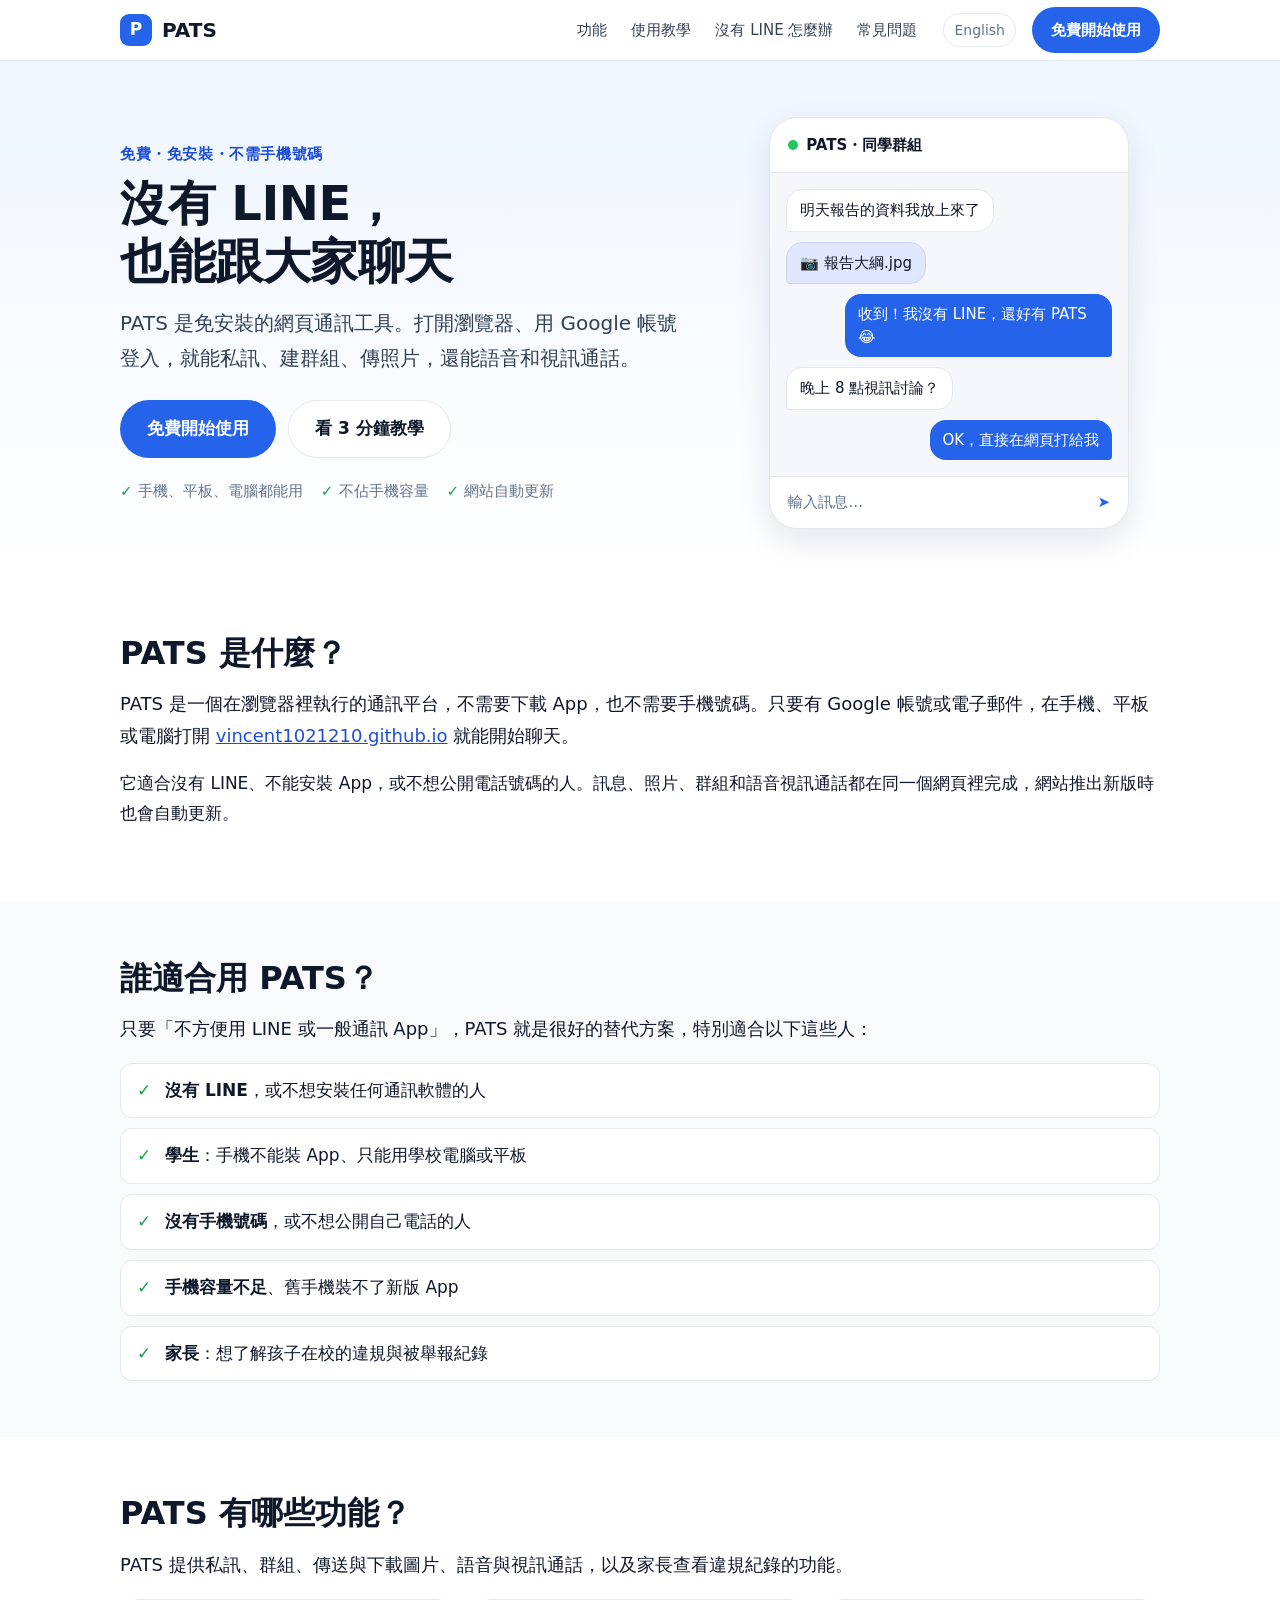
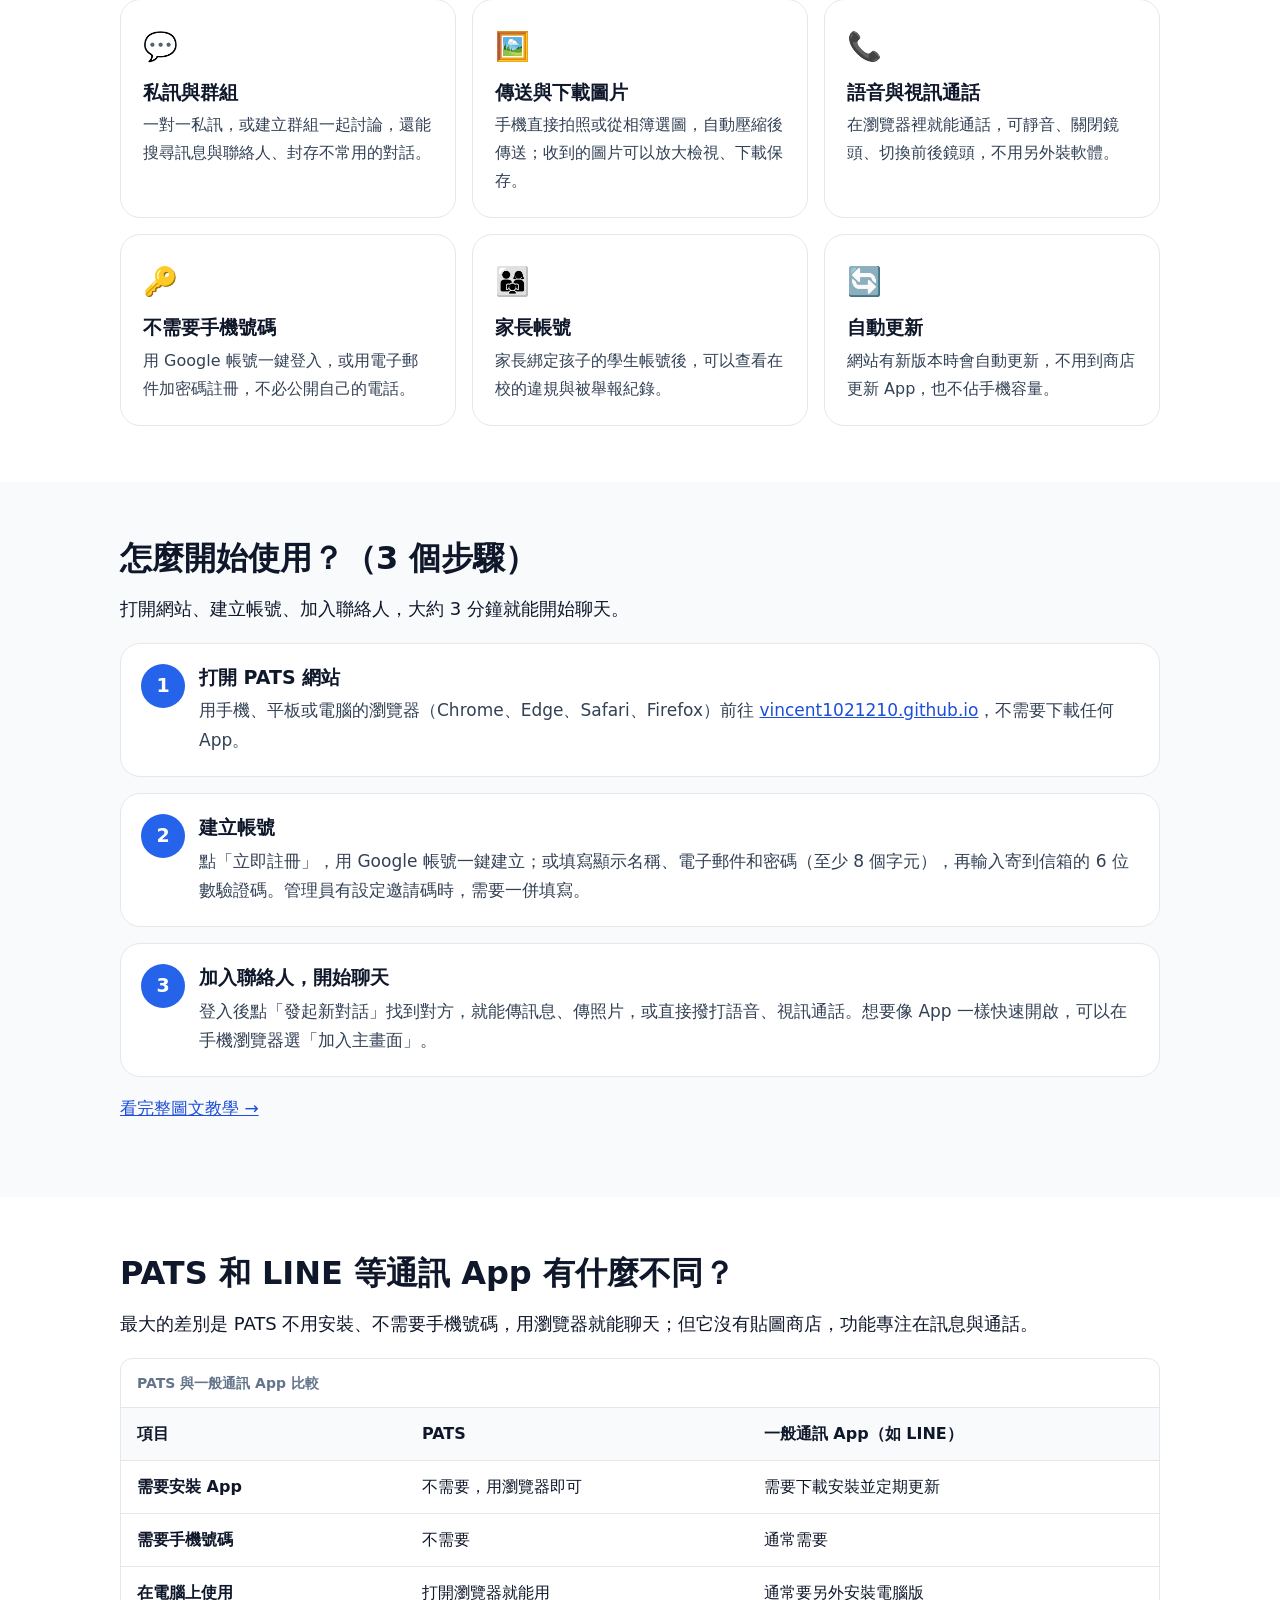
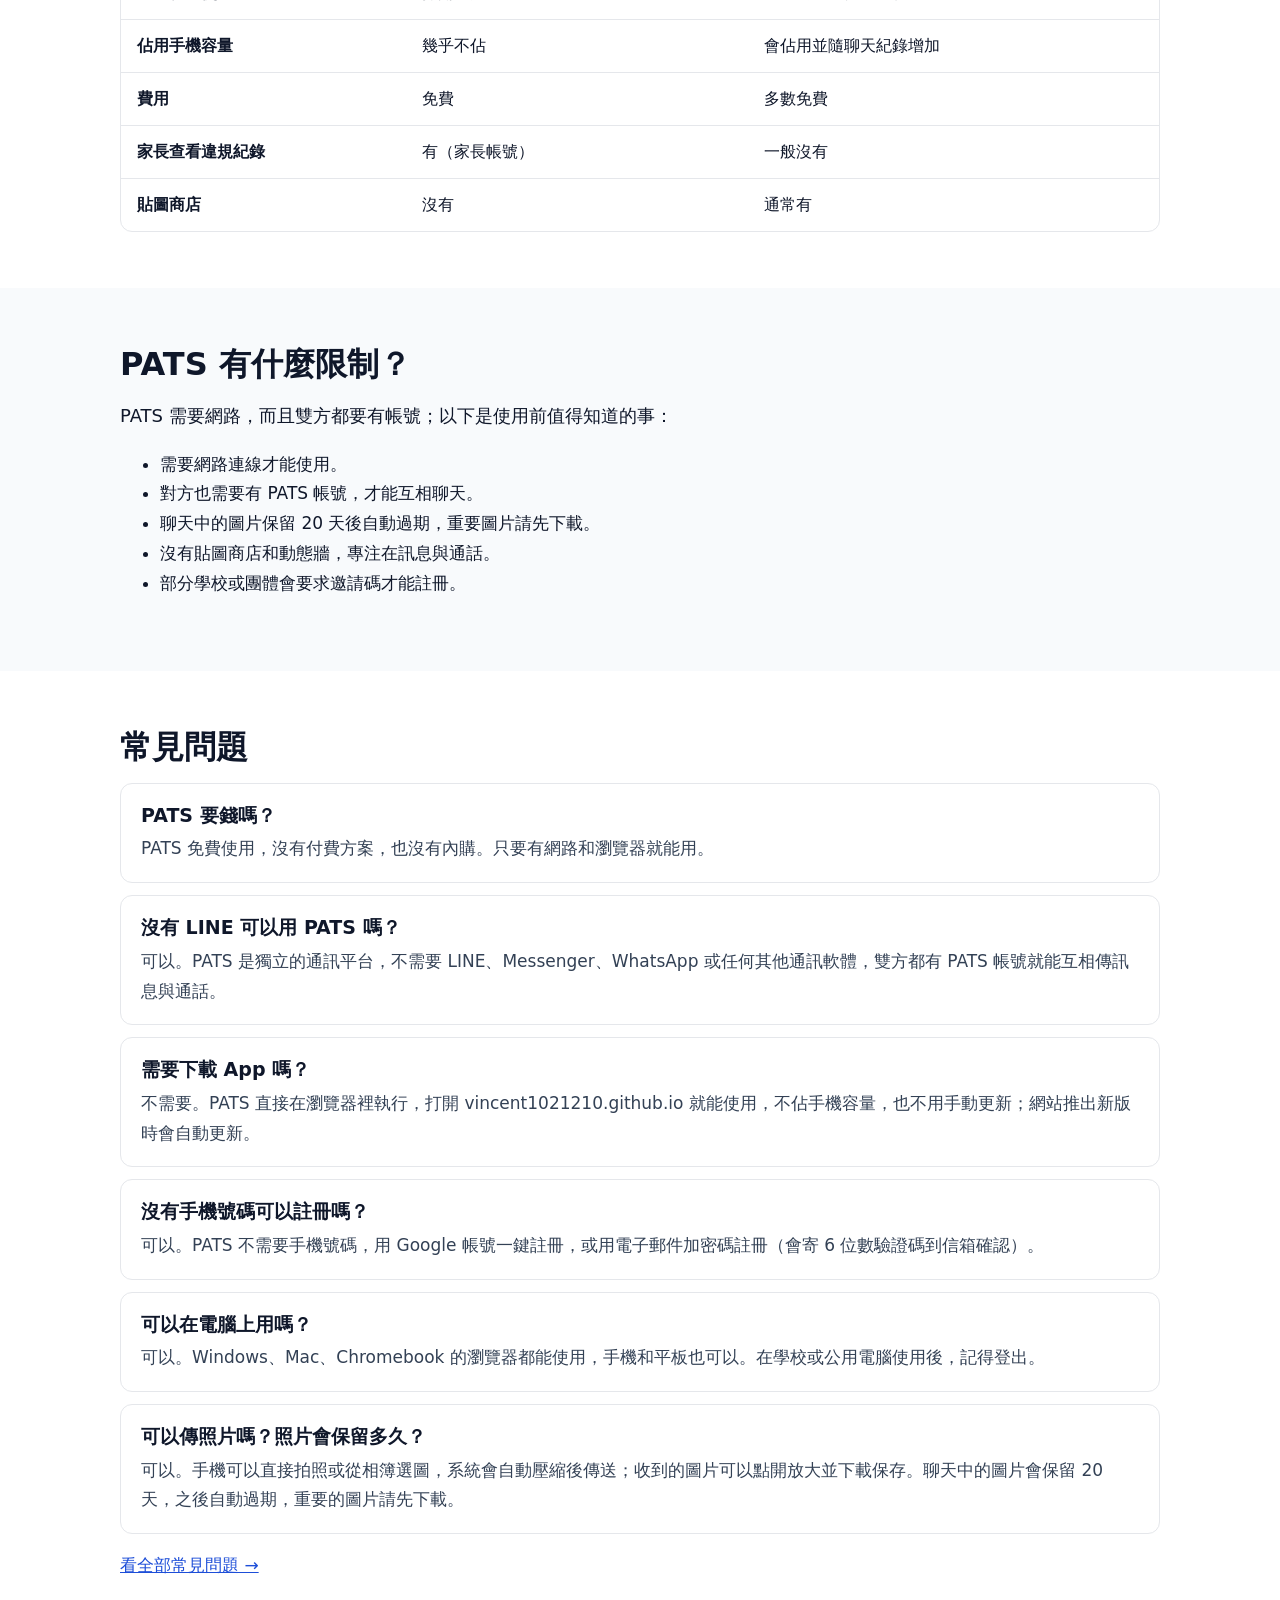
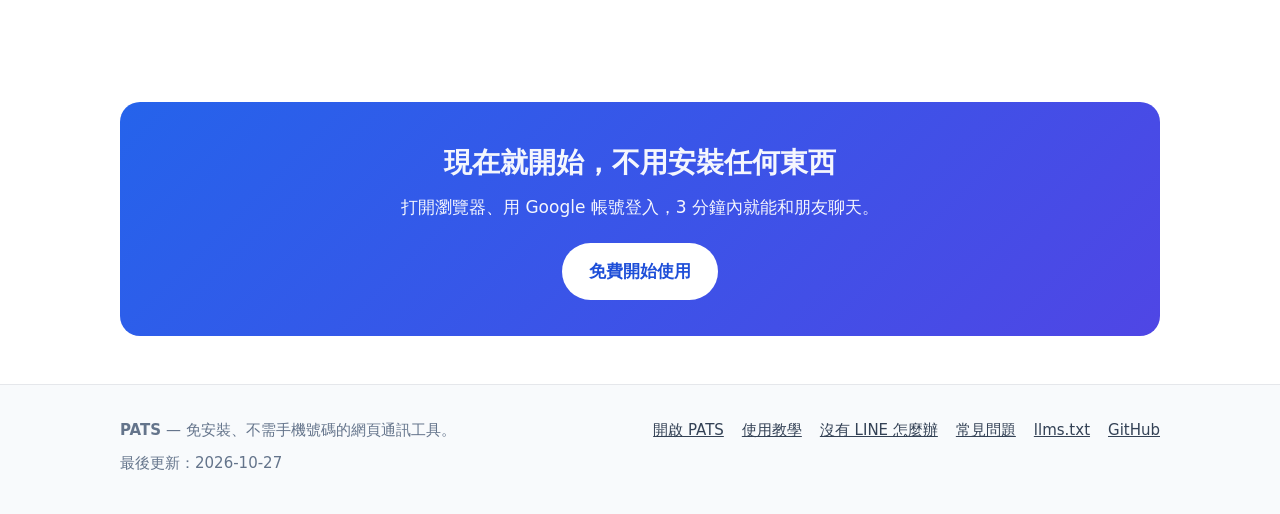
==== index.html @ 5b8ac9ca "PATS 推薦網站：中英雙語靜態頁、SEO 與 AI 搜尋最佳化（JSON-LD、hreflang、sitemap、llms.txt）" ====
<!doctype html>
<html lang="zh-Hant-TW">
<head>
<meta charset="utf-8">
<meta name="viewport" content="width=device-width, initial-scale=1">
<title>PATS｜沒有 LINE 也能聊天的免安裝網頁通訊</title>
<meta name="description" content="PATS 是免費、免安裝的網頁通訊工具。沒有 LINE、沒有手機號碼也能用：打開瀏覽器、用 Google 帳號登入，就能私訊、建群組、傳照片和語音視訊通話。">
<meta name="robots" content="index, follow, max-image-preview:large, max-snippet:-1, max-video-preview:-1">
<link rel="canonical" href="https://vincent1021210.github.io/PATS-Recommendation/">
<link rel="alternate" hreflang="zh-Hant" href="https://vincent1021210.github.io/PATS-Recommendation/">
<link rel="alternate" hreflang="en" href="https://vincent1021210.github.io/PATS-Recommendation/en/">
<link rel="alternate" hreflang="x-default" href="https://vincent1021210.github.io/PATS-Recommendation/">
<meta name="theme-color" content="#2563eb">
<meta name="author" content="PATS">
<link rel="icon" href="/PATS-Recommendation/assets/img/favicon.svg" type="image/svg+xml">
<link rel="icon" href="/PATS-Recommendation/assets/img/favicon-48.png" sizes="48x48" type="image/png">
<link rel="apple-touch-icon" href="/PATS-Recommendation/assets/img/apple-touch-icon.png">
<link rel="manifest" href="/PATS-Recommendation/site.webmanifest">
<link rel="alternate" type="text/plain" title="llms.txt" href="/PATS-Recommendation/llms.txt">
<meta property="og:type" content="website">
<meta property="og:site_name" content="PATS">
<meta property="og:title" content="PATS｜沒有 LINE 也能聊天的免安裝網頁通訊">
<meta property="og:description" content="PATS 是免費、免安裝的網頁通訊工具。沒有 LINE、沒有手機號碼也能用：打開瀏覽器、用 Google 帳號登入，就能私訊、建群組、傳照片和語音視訊通話。">
<meta property="og:url" content="https://vincent1021210.github.io/PATS-Recommendation/">
<meta property="og:locale" content="zh_TW">
<meta property="og:locale:alternate" content="en_US">
<meta property="og:image" content="https://vincent1021210.github.io/PATS-Recommendation/assets/img/og-image.png">
<meta property="og:image:width" content="1200">
<meta property="og:image:height" content="630">
<meta property="og:image:alt" content="PATS：沒有 LINE 也能聊天的免安裝網頁通訊">
<meta name="twitter:card" content="summary_large_image">
<meta name="twitter:title" content="PATS｜沒有 LINE 也能聊天的免安裝網頁通訊">
<meta name="twitter:description" content="PATS 是免費、免安裝的網頁通訊工具。沒有 LINE、沒有手機號碼也能用：打開瀏覽器、用 Google 帳號登入，就能私訊、建群組、傳照片和語音視訊通話。">
<meta name="twitter:image" content="https://vincent1021210.github.io/PATS-Recommendation/assets/img/og-image.png">
<meta name="twitter:image:alt" content="PATS：沒有 LINE 也能聊天的免安裝網頁通訊">
<script type="application/ld+json">
{
 "@context": "https://schema.org",
 "@graph": [
  {
   "@type": "Organization",
   "@id": "https://vincent1021210.github.io/PATS-Recommendation/#organization",
   "name": "PATS",
   "url": "https://vincent1021210.github.io/PATS-Recommendation/",
   "logo": {
    "@type": "ImageObject",
    "url": "https://vincent1021210.github.io/PATS-Recommendation/assets/img/logo-512.png",
    "width": 512,
    "height": 512
   },
   "sameAs": [
    "https://vincent1021210.github.io/",
    "https://github.com/vincent1021210/PATS-Recommendation"
   ]
  },
  {
   "@type": "WebSite",
   "@id": "https://vincent1021210.github.io/PATS-Recommendation/#website",
   "url": "https://vincent1021210.github.io/PATS-Recommendation/",
   "name": "PATS",
   "alternateName": "PATS 網頁通訊",
   "inLanguage": [
    "zh-Hant",
    "en"
   ],
   "publisher": {
    "@id": "https://vincent1021210.github.io/PATS-Recommendation/#organization"
   }
  },
  {
   "@type": "WebPage",
   "@id": "https://vincent1021210.github.io/PATS-Recommendation/#webpage",
   "url": "https://vincent1021210.github.io/PATS-Recommendation/",
   "name": "PATS｜沒有 LINE 也能聊天的免安裝網頁通訊",
   "description": "PATS 是免費、免安裝的網頁通訊工具。沒有 LINE、沒有手機號碼也能用：打開瀏覽器、用 Google 帳號登入，就能私訊、建群組、傳照片和語音視訊通話。",
   "inLanguage": "zh-Hant",
   "isPartOf": {
    "@id": "https://vincent1021210.github.io/PATS-Recommendation/#website"
   },
   "about": {
    "@id": "https://vincent1021210.github.io/PATS-Recommendation/#app"
   },
   "primaryImageOfPage": {
    "@type": "ImageObject",
    "url": "https://vincent1021210.github.io/PATS-Recommendation/assets/img/og-image.png",
    "width": 1200,
    "height": 630
   },
   "datePublished": "2026-10-27",
   "dateModified": "2026-10-27"
  },
  {
   "@type": "WebApplication",
   "@id": "https://vincent1021210.github.io/PATS-Recommendation/#app",
   "name": "PATS",
   "url": "https://vincent1021210.github.io/",
   "description": "PATS 是免費、免安裝的網頁通訊工具，用瀏覽器登入就能私訊、建群組、傳照片和語音視訊通話，不需要 LINE 或手機號碼。",
   "applicationCategory": "CommunicationApplication",
   "applicationSubCategory": "即時通訊",
   "operatingSystem": "Any (web browser)",
   "browserRequirements": "Requires a modern browser such as Chrome, Edge, Safari or Firefox with JavaScript enabled.",
   "inLanguage": "zh-Hant",
   "isAccessibleForFree": true,
   "offers": {
    "@type": "Offer",
    "price": "0",
    "priceCurrency": "TWD"
   },
   "featureList": [
    "私訊與群組：一對一私訊，或建立群組一起討論，還能搜尋訊息與聯絡人、封存不常用的對話。",
    "傳送與下載圖片：手機直接拍照或從相簿選圖，自動壓縮後傳送；收到的圖片可以放大檢視、下載保存。",
    "語音與視訊通話：在瀏覽器裡就能通話，可靜音、關閉鏡頭、切換前後鏡頭，不用另外裝軟體。",
    "不需要手機號碼：用 Google 帳號一鍵登入，或用電子郵件加密碼註冊，不必公開自己的電話。",
    "家長帳號：家長綁定孩子的學生帳號後，可以查看在校的違規與被舉報紀錄。",
    "自動更新：網站有新版本時會自動更新，不用到商店更新 App，也不佔手機容量。"
   ],
   "screenshot": [
    "https://vincent1021210.github.io/PATS-Recommendation/assets/img/app-login-desktop.webp",
    "https://vincent1021210.github.io/PATS-Recommendation/assets/img/app-login-mobile.webp"
   ],
   "image": "https://vincent1021210.github.io/PATS-Recommendation/assets/img/og-image.png",
   "publisher": {
    "@id": "https://vincent1021210.github.io/PATS-Recommendation/#organization"
   }
  },
  {
   "@type": "FAQPage",
   "@id": "https://vincent1021210.github.io/PATS-Recommendation/#faq",
   "inLanguage": "zh-Hant",
   "mainEntity": [
    {
     "@type": "Question",
     "name": "PATS 要錢嗎？",
     "url": "https://vincent1021210.github.io/PATS-Recommendation/#free",
     "acceptedAnswer": {
      "@type": "Answer",
      "text": "PATS 免費使用，沒有付費方案，也沒有內購。只要有網路和瀏覽器就能用。"
     }
    },
    {
     "@type": "Question",
     "name": "沒有 LINE 可以用 PATS 嗎？",
     "url": "https://vincent1021210.github.io/PATS-Recommendation/#no-line",
     "acceptedAnswer": {
      "@type": "Answer",
      "text": "可以。PATS 是獨立的通訊平台，不需要 LINE、Messenger、WhatsApp 或任何其他通訊軟體，雙方都有 PATS 帳號就能互相傳訊息與通話。"
     }
    },
    {
     "@type": "Question",
     "name": "需要下載 App 嗎？",
     "url": "https://vincent1021210.github.io/PATS-Recommendation/#no-install",
     "acceptedAnswer": {
      "@type": "Answer",
      "text": "不需要。PATS 直接在瀏覽器裡執行，打開 vincent1021210.github.io 就能使用，不佔手機容量，也不用手動更新；網站推出新版時會自動更新。"
     }
    },
    {
     "@type": "Question",
     "name": "沒有手機號碼可以註冊嗎？",
     "url": "https://vincent1021210.github.io/PATS-Recommendation/#no-phone",
     "acceptedAnswer": {
      "@type": "Answer",
      "text": "可以。PATS 不需要手機號碼，用 Google 帳號一鍵註冊，或用電子郵件加密碼註冊（會寄 6 位數驗證碼到信箱確認）。"
     }
    },
    {
     "@type": "Question",
     "name": "可以在電腦上用嗎？",
     "url": "https://vincent1021210.github.io/PATS-Recommendation/#computer",
     "acceptedAnswer": {
      "@type": "Answer",
      "text": "可以。Windows、Mac、Chromebook 的瀏覽器都能使用，手機和平板也可以。在學校或公用電腦使用後，記得登出。"
     }
    },
    {
     "@type": "Question",
     "name": "可以傳照片嗎？照片會保留多久？",
     "url": "https://vincent1021210.github.io/PATS-Recommendation/#photos",
     "acceptedAnswer": {
      "@type": "Answer",
      "text": "可以。手機可以直接拍照或從相簿選圖，系統會自動壓縮後傳送；收到的圖片可以點開放大並下載保存。聊天中的圖片會保留 20 天，之後自動過期，重要的圖片請先下載。"
     }
    }
   ]
  }
 ]
}
</script>
<style>
:root{--brand:#2563eb;--brand-d:#1d4ed8;--brand-soft:#eff6ff;--ink:#0f172a;--ink-2:#334155;--muted:#64748b;--line:#e5e7eb;--canvas:#f8fafc;--surface:#fff;--r:12px;--r-lg:20px;--shadow:0 12px 32px rgba(15,23,42,.10);--wrap:1080px}
*,*::before,*::after{box-sizing:border-box}
html{-webkit-text-size-adjust:100%;scroll-behavior:smooth}
@media (prefers-reduced-motion:reduce){html{scroll-behavior:auto}}
[id]{scroll-margin-top:110px}
body{margin:0;font-family:system-ui,-apple-system,"Segoe UI","Noto Sans TC","PingFang TC","Microsoft JhengHei",Roboto,sans-serif;color:var(--ink);background:var(--surface);line-height:1.75;font-size:17px}
img{max-width:100%;height:auto;display:block}
a{color:var(--brand-d)}
a:hover{color:var(--brand)}
:focus-visible{outline:3px solid #93c5fd;outline-offset:2px;border-radius:4px}
.wrap{max-width:var(--wrap);margin:0 auto;padding:0 20px}
.skip{position:absolute;left:-9999px;top:0;background:var(--ink);color:#fff;padding:8px 14px;z-index:10}
.skip:focus{left:8px;top:8px}
.site-header{position:sticky;top:0;z-index:5;background:rgba(255,255,255,.92);backdrop-filter:saturate(1.6) blur(8px);border-bottom:1px solid var(--line)}
.header-row{display:flex;align-items:center;gap:16px;min-height:60px}
.brand{display:flex;align-items:center;gap:10px;font-weight:800;font-size:20px;color:var(--ink);text-decoration:none}
.brand-mark{width:32px;height:32px;border-radius:9px;background:var(--brand);color:#fff;display:grid;place-items:center;font-size:17px}
.site-nav{display:flex;gap:4px;margin-left:auto;flex-wrap:wrap}
.site-nav a{color:var(--ink-2);text-decoration:none;padding:6px 10px;border-radius:8px;font-size:15px}
.site-nav a:hover{background:var(--canvas);color:var(--ink)}
.lang-switch{font-size:14px;color:var(--muted);text-decoration:none;border:1px solid var(--line);padding:4px 10px;border-radius:999px}
.btn{display:inline-flex;align-items:center;justify-content:center;gap:8px;border-radius:999px;font-weight:700;text-decoration:none;padding:9px 18px;font-size:15px;border:1px solid transparent;transition:background .15s}
.btn-primary{background:var(--brand);color:#fff}
.btn-primary:hover{background:var(--brand-d);color:#fff}
.btn-ghost{background:#fff;color:var(--ink);border-color:var(--line)}
.btn-ghost:hover{background:var(--canvas);color:var(--ink)}
.btn-lg{padding:13px 26px;font-size:17px}
.hero{background:linear-gradient(180deg,var(--brand-soft),#fff);padding:56px 0 48px}
.hero-grid{display:grid;grid-template-columns:1.15fr .85fr;gap:48px;align-items:center}
.eyebrow{margin:0 0 8px;color:var(--brand-d);font-weight:700;font-size:15px;letter-spacing:.04em}
h1{font-size:clamp(30px,5vw,48px);line-height:1.2;margin:0 0 16px;letter-spacing:-.01em}
.lead{font-size:clamp(17px,2.2vw,20px);color:var(--ink-2);margin:0 0 24px}
.hero-actions{display:flex;gap:12px;flex-wrap:wrap;margin-bottom:20px}
.hero-facts{list-style:none;padding:0;margin:0;display:flex;flex-wrap:wrap;gap:8px 18px;color:var(--muted);font-size:15px}
.hero-facts li::before{content:"✓ ";color:#16a34a;font-weight:700}
.mockup{background:#fff;border-radius:28px;box-shadow:var(--shadow);border:1px solid var(--line);overflow:hidden;max-width:360px;justify-self:center;width:100%}
.mock-bar{display:flex;align-items:center;gap:8px;padding:14px 18px;font-weight:700;border-bottom:1px solid var(--line);font-size:15px}
.mock-dot{width:10px;height:10px;border-radius:50%;background:#22c55e}
.mock-body{padding:16px;display:flex;flex-direction:column;gap:10px;background:#f6f7fb;min-height:280px}
.bubble{margin:0;padding:9px 13px;border-radius:16px;max-width:82%;font-size:15px;line-height:1.5}
.bubble.in{background:#fff;border:1px solid var(--line);align-self:flex-start;border-bottom-left-radius:4px}
.bubble.out{background:var(--brand);color:#fff;align-self:flex-end;border-bottom-right-radius:4px}
.bubble.img{background:#e0e7ff;border-color:#c7d2fe}
.mock-input{display:flex;justify-content:space-between;padding:12px 18px;color:var(--muted);border-top:1px solid var(--line);font-size:15px}
.mock-input span{color:var(--brand)}
.section{padding:56px 0}
.section.alt{background:var(--canvas)}
h2{font-size:clamp(24px,3.4vw,32px);line-height:1.3;margin:0 0 14px}
h3{font-size:19px;line-height:1.4;margin:0 0 6px}
.answer{font-size:18px;color:var(--ink);margin:0 0 18px}
.note{background:#fffbeb;border:1px solid #fde68a;border-radius:var(--r);padding:10px 14px;font-size:15px}
.checklist{list-style:none;padding:0;margin:0;display:grid;gap:10px}
.checklist li{background:#fff;border:1px solid var(--line);border-radius:var(--r);padding:12px 16px 12px 44px;position:relative}
.checklist li::before{content:"✓";position:absolute;left:16px;top:12px;color:#16a34a;font-weight:800}
.features{list-style:none;padding:0;margin:0;display:grid;grid-template-columns:repeat(3,1fr);gap:16px}
.feature{border:1px solid var(--line);border-radius:var(--r-lg);padding:22px;background:#fff}
.feature p{margin:0;color:var(--ink-2);font-size:16px}
.feature-icon{font-size:28px;display:block;margin-bottom:8px}
.steps{list-style:none;padding:0;margin:0 0 16px;display:grid;gap:16px}
.step{display:grid;grid-template-columns:44px 1fr;gap:14px;background:#fff;border:1px solid var(--line);border-radius:var(--r-lg);padding:20px}
.step p{margin:0;color:var(--ink-2)}
.step figure{margin:14px 0 0}
.step img{border-radius:var(--r);border:1px solid var(--line)}
.step-no{width:44px;height:44px;border-radius:50%;background:var(--brand);color:#fff;display:grid;place-items:center;font-weight:800;font-size:19px}
.table-wrap{overflow-x:auto;border:1px solid var(--line);border-radius:var(--r);background:#fff}
table{border-collapse:collapse;width:100%;min-width:560px;font-size:16px}
caption{text-align:left;padding:12px 16px;font-weight:700;color:var(--muted);font-size:14px}
th,td{padding:12px 16px;border-top:1px solid var(--line);text-align:left;vertical-align:top}
thead th{background:var(--canvas)}
tbody th{font-weight:600}
.faq{display:grid;gap:12px}
.faq-item{border:1px solid var(--line);border-radius:var(--r);padding:18px 20px;background:#fff}
.faq-item p{margin:0;color:var(--ink-2)}
.cta-box{margin:48px 0;background:linear-gradient(135deg,var(--brand),#4f46e5);color:#fff;border-radius:var(--r-lg);padding:36px 28px;text-align:center}
.cta-box .cta-title{font-size:clamp(22px,3vw,28px);font-weight:800;margin:0 0 6px}
.cta-box p{margin:0 0 20px;opacity:.95}
.cta-box .btn-primary{background:#fff;color:var(--brand-d)}
.cta-box .btn-primary:hover{background:#e0e7ff}
.page{padding:32px 0 24px}
.page article{max-width:760px}
.page h2{margin-top:40px;font-size:clamp(22px,3vw,28px)}
.page ul{padding-left:1.3em}
.page li{margin:4px 0}
.crumbs ol{list-style:none;padding:0;margin:0 0 18px;display:flex;flex-wrap:wrap;gap:6px;font-size:14px;color:var(--muted)}
.crumbs li+li::before{content:"/";margin-right:6px;color:#cbd5e1}
.crumbs a{color:var(--muted)}
.meta{color:var(--muted);font-size:14px;margin:-6px 0 24px}
.phone-shot{max-width:260px;margin:12px 0 18px}
.phone-shot img{border-radius:24px;border:1px solid var(--line);box-shadow:var(--shadow)}
.phone-shot figcaption{font-size:14px;color:var(--muted);margin-top:8px;text-align:center}
.site-footer{border-top:1px solid var(--line);background:var(--canvas);padding:32px 0;font-size:15px;color:var(--muted)}
.footer-row{display:flex;flex-wrap:wrap;gap:16px 32px;justify-content:space-between;align-items:flex-start}
.footer-links{display:flex;flex-wrap:wrap;gap:8px 18px;list-style:none;padding:0;margin:0}
.footer-links a{color:var(--ink-2)}
.site-footer p{margin:0 0 6px}
@media (max-width:860px){
  .hero-grid{grid-template-columns:1fr;gap:32px}
  .features{grid-template-columns:1fr 1fr}
  .header-row{flex-wrap:wrap;gap:8px 12px;padding-top:8px}
  .header-row .lang-switch{margin-left:auto}
  .site-nav{order:3;width:100%;margin:0 -10px;flex-wrap:nowrap;overflow-x:auto;scrollbar-width:none;padding-bottom:4px}
  .site-nav a{white-space:nowrap;font-size:14px}
}
@media (max-width:560px){
  body{font-size:16px}
  .features{grid-template-columns:1fr}
  .hero{padding:36px 0 32px}
  .section{padding:40px 0}
  .header-cta{display:none}
  .step{grid-template-columns:1fr}
}
</style>
</head>
<body>
<a class="skip" href="#main">跳到主要內容</a>
<header class="site-header">
<div class="wrap header-row">
<a class="brand" href="/PATS-Recommendation/" aria-label="PATS"><span class="brand-mark" aria-hidden="true">P</span>PATS</a>
<nav class="site-nav" aria-label="主要導覽">
<a href="/PATS-Recommendation/#features">功能</a>
<a href="/PATS-Recommendation/guides/get-started/">使用教學</a>
<a href="/PATS-Recommendation/guides/no-line/">沒有 LINE 怎麼辦</a>
<a href="/PATS-Recommendation/faq/">常見問題</a>
</nav>
<a class="lang-switch" href="/PATS-Recommendation/en/" hreflang="en" lang="en" title="切換為英文版">English</a>
<a class="btn btn-primary header-cta" href="https://vincent1021210.github.io/">免費開始使用</a>
</div>
</header>
<main id="main">
<section class="hero" aria-labelledby="hero-h">
<div class="wrap hero-grid">
<div>
<p class="eyebrow">免費・免安裝・不需手機號碼</p>
<h1 id="hero-h">沒有 LINE，<br>也能跟大家聊天</h1>
<p class="lead">PATS 是免安裝的網頁通訊工具。打開瀏覽器、用 Google 帳號登入，就能私訊、建群組、傳照片，還能語音和視訊通話。</p>
<div class="hero-actions">
<a class="btn btn-primary btn-lg" href="https://vincent1021210.github.io/">免費開始使用</a>
<a class="btn btn-ghost btn-lg" href="/PATS-Recommendation/guides/get-started/">看 3 分鐘教學</a>
</div>
<ul class="hero-facts">
<li>手機、平板、電腦都能用</li>
<li>不佔手機容量</li>
<li>網站自動更新</li>
</ul>
</div>
<div class="mockup" aria-hidden="true">
<div class="mock-bar"><span class="mock-dot"></span>PATS・同學群組</div>
<div class="mock-body">
<p class="bubble in">明天報告的資料我放上來了</p>
<p class="bubble in img">📷 報告大綱.jpg</p>
<p class="bubble out">收到！我沒有 LINE，還好有 PATS 😂</p>
<p class="bubble in">晚上 8 點視訊討論？</p>
<p class="bubble out">OK，直接在網頁打給我</p>
</div>
<div class="mock-input">輸入訊息…<span>➤</span></div>
</div>
</div>
</section>
<section id="what" class="section" aria-labelledby="what-h">
<div class="wrap">
<h2 id="what-h">PATS 是什麼？</h2>
<p class="answer">PATS 是一個在瀏覽器裡執行的通訊平台，不需要下載 App，也不需要手機號碼。只要有 Google 帳號或電子郵件，在手機、平板或電腦打開 <a href="https://vincent1021210.github.io/">vincent1021210.github.io</a> 就能開始聊天。</p>
<p>它適合沒有 LINE、不能安裝 App，或不想公開電話號碼的人。訊息、照片、群組和語音視訊通話都在同一個網頁裡完成，網站推出新版時也會自動更新。</p>
</div>
</section>
<section id="who" class="section alt" aria-labelledby="who-h">
<div class="wrap">
<h2 id="who-h">誰適合用 PATS？</h2>
<p class="answer">只要「不方便用 LINE 或一般通訊 App」，PATS 就是很好的替代方案，特別適合以下這些人：</p>
<ul class="checklist">
<li><strong>沒有 LINE</strong>，或不想安裝任何通訊軟體的人</li>
<li><strong>學生</strong>：手機不能裝 App、只能用學校電腦或平板</li>
<li><strong>沒有手機號碼</strong>，或不想公開自己電話的人</li>
<li><strong>手機容量不足</strong>、舊手機裝不了新版 App</li>
<li><strong>家長</strong>：想了解孩子在校的違規與被舉報紀錄</li>
</ul>
</div>
</section>
<section id="features" class="section" aria-labelledby="features-h">
<div class="wrap">
<h2 id="features-h">PATS 有哪些功能？</h2>
<p class="answer">PATS 提供私訊、群組、傳送與下載圖片、語音與視訊通話，以及家長查看違規紀錄的功能。</p>
<ul class="features">
<li class="feature">
<span class="feature-icon" aria-hidden="true">💬</span>
<h3>私訊與群組</h3>
<p>一對一私訊，或建立群組一起討論，還能搜尋訊息與聯絡人、封存不常用的對話。</p>
</li>
<li class="feature">
<span class="feature-icon" aria-hidden="true">🖼️</span>
<h3>傳送與下載圖片</h3>
<p>手機直接拍照或從相簿選圖，自動壓縮後傳送；收到的圖片可以放大檢視、下載保存。</p>
</li>
<li class="feature">
<span class="feature-icon" aria-hidden="true">📞</span>
<h3>語音與視訊通話</h3>
<p>在瀏覽器裡就能通話，可靜音、關閉鏡頭、切換前後鏡頭，不用另外裝軟體。</p>
</li>
<li class="feature">
<span class="feature-icon" aria-hidden="true">🔑</span>
<h3>不需要手機號碼</h3>
<p>用 Google 帳號一鍵登入，或用電子郵件加密碼註冊，不必公開自己的電話。</p>
</li>
<li class="feature">
<span class="feature-icon" aria-hidden="true">👨‍👩‍👧</span>
<h3>家長帳號</h3>
<p>家長綁定孩子的學生帳號後，可以查看在校的違規與被舉報紀錄。</p>
</li>
<li class="feature">
<span class="feature-icon" aria-hidden="true">🔄</span>
<h3>自動更新</h3>
<p>網站有新版本時會自動更新，不用到商店更新 App，也不佔手機容量。</p>
</li>
</ul>
</div>
</section>
<section id="how" class="section alt" aria-labelledby="how-h">
<div class="wrap">
<h2 id="how-h">怎麼開始使用？（3 個步驟）</h2>
<p class="answer">打開網站、建立帳號、加入聯絡人，大約 3 分鐘就能開始聊天。</p>
<ol class="steps">
<li class="step" id="step-1">
<span class="step-no" aria-hidden="true">1</span>
<div>
<h3>打開 PATS 網站</h3>
<p>用手機、平板或電腦的瀏覽器（Chrome、Edge、Safari、Firefox）前往 <a href="https://vincent1021210.github.io/">vincent1021210.github.io</a>，不需要下載任何 App。</p>
</div>
</li>
<li class="step" id="step-2">
<span class="step-no" aria-hidden="true">2</span>
<div>
<h3>建立帳號</h3>
<p>點「立即註冊」，用 Google 帳號一鍵建立；或填寫顯示名稱、電子郵件和密碼（至少 8 個字元），再輸入寄到信箱的 6 位數驗證碼。管理員有設定邀請碼時，需要一併填寫。</p>
</div>
</li>
<li class="step" id="step-3">
<span class="step-no" aria-hidden="true">3</span>
<div>
<h3>加入聯絡人，開始聊天</h3>
<p>登入後點「發起新對話」找到對方，就能傳訊息、傳照片，或直接撥打語音、視訊通話。想要像 App 一樣快速開啟，可以在手機瀏覽器選「加入主畫面」。</p>
</div>
</li>
</ol>
<p><a href="/PATS-Recommendation/guides/get-started/">看完整圖文教學 →</a></p>
</div>
</section>
<section id="compare" class="section" aria-labelledby="compare-h">
<div class="wrap">
<h2 id="compare-h">PATS 和 LINE 等通訊 App 有什麼不同？</h2>
<p class="answer">最大的差別是 PATS 不用安裝、不需要手機號碼，用瀏覽器就能聊天；但它沒有貼圖商店，功能專注在訊息與通話。</p>
<div class="table-wrap"><table>
<caption>PATS 與一般通訊 App 比較</caption>
<thead><tr><th scope="col">項目</th><th scope="col">PATS</th><th scope="col">一般通訊 App（如 LINE）</th></tr></thead>
<tbody>
<tr><th scope="row">需要安裝 App</th><td>不需要，用瀏覽器即可</td><td>需要下載安裝並定期更新</td></tr>
<tr><th scope="row">需要手機號碼</th><td>不需要</td><td>通常需要</td></tr>
<tr><th scope="row">在電腦上使用</th><td>打開瀏覽器就能用</td><td>通常要另外安裝電腦版</td></tr>
<tr><th scope="row">佔用手機容量</th><td>幾乎不佔</td><td>會佔用並隨聊天紀錄增加</td></tr>
<tr><th scope="row">費用</th><td>免費</td><td>多數免費</td></tr>
<tr><th scope="row">家長查看違規紀錄</th><td>有（家長帳號）</td><td>一般沒有</td></tr>
<tr><th scope="row">貼圖商店</th><td>沒有</td><td>通常有</td></tr>
</tbody>
</table></div>
</div>
</section>
<section id="limits" class="section alt" aria-labelledby="limits-h">
<div class="wrap">
<h2 id="limits-h">PATS 有什麼限制？</h2>
<p class="answer">PATS 需要網路，而且雙方都要有帳號；以下是使用前值得知道的事：</p>
<ul>
<li>需要網路連線才能使用。</li>
<li>對方也需要有 PATS 帳號，才能互相聊天。</li>
<li>聊天中的圖片保留 20 天後自動過期，重要圖片請先下載。</li>
<li>沒有貼圖商店和動態牆，專注在訊息與通話。</li>
<li>部分學校或團體會要求邀請碼才能註冊。</li>
</ul>
</div>
</section>
<section id="faq" class="section" aria-labelledby="faq-h">
<div class="wrap">
<h2 id="faq-h">常見問題</h2>
<div class="faq">
<div class="faq-item" id="free">
<h3>PATS 要錢嗎？</h3>
<p>PATS 免費使用，沒有付費方案，也沒有內購。只要有網路和瀏覽器就能用。</p>
</div>
<div class="faq-item" id="no-line">
<h3>沒有 LINE 可以用 PATS 嗎？</h3>
<p>可以。PATS 是獨立的通訊平台，不需要 LINE、Messenger、WhatsApp 或任何其他通訊軟體，雙方都有 PATS 帳號就能互相傳訊息與通話。</p>
</div>
<div class="faq-item" id="no-install">
<h3>需要下載 App 嗎？</h3>
<p>不需要。PATS 直接在瀏覽器裡執行，打開 vincent1021210.github.io 就能使用，不佔手機容量，也不用手動更新；網站推出新版時會自動更新。</p>
</div>
<div class="faq-item" id="no-phone">
<h3>沒有手機號碼可以註冊嗎？</h3>
<p>可以。PATS 不需要手機號碼，用 Google 帳號一鍵註冊，或用電子郵件加密碼註冊（會寄 6 位數驗證碼到信箱確認）。</p>
</div>
<div class="faq-item" id="computer">
<h3>可以在電腦上用嗎？</h3>
<p>可以。Windows、Mac、Chromebook 的瀏覽器都能使用，手機和平板也可以。在學校或公用電腦使用後，記得登出。</p>
</div>
<div class="faq-item" id="photos">
<h3>可以傳照片嗎？照片會保留多久？</h3>
<p>可以。手機可以直接拍照或從相簿選圖，系統會自動壓縮後傳送；收到的圖片可以點開放大並下載保存。聊天中的圖片會保留 20 天，之後自動過期，重要的圖片請先下載。</p>
</div>
</div>
<p><a href="/PATS-Recommendation/faq/">看全部常見問題 →</a></p>
</div>
</section>
<div class="wrap"><div class="cta-box">
<p class="cta-title">現在就開始，不用安裝任何東西</p>
<p>打開瀏覽器、用 Google 帳號登入，3 分鐘內就能和朋友聊天。</p>
<a class="btn btn-primary btn-lg" href="https://vincent1021210.github.io/">免費開始使用</a>
</div></div>
</main>
<footer class="site-footer">
<div class="wrap footer-row">
<div>
<p><strong>PATS</strong> — 免安裝、不需手機號碼的網頁通訊工具。</p>
<p>最後更新：<time datetime="2026-10-27">2026-10-27</time></p>
</div>
<ul class="footer-links">
<li><a href="https://vincent1021210.github.io/">開啟 PATS</a></li>
<li><a href="/PATS-Recommendation/guides/get-started/">使用教學</a></li>
<li><a href="/PATS-Recommendation/guides/no-line/">沒有 LINE 怎麼辦</a></li>
<li><a href="/PATS-Recommendation/faq/">常見問題</a></li>
<li><a href="/PATS-Recommendation/llms.txt">llms.txt</a></li>
<li><a href="https://github.com/vincent1021210/PATS-Recommendation">GitHub</a></li>
</ul>
</div>
</footer>
</body>
</html>
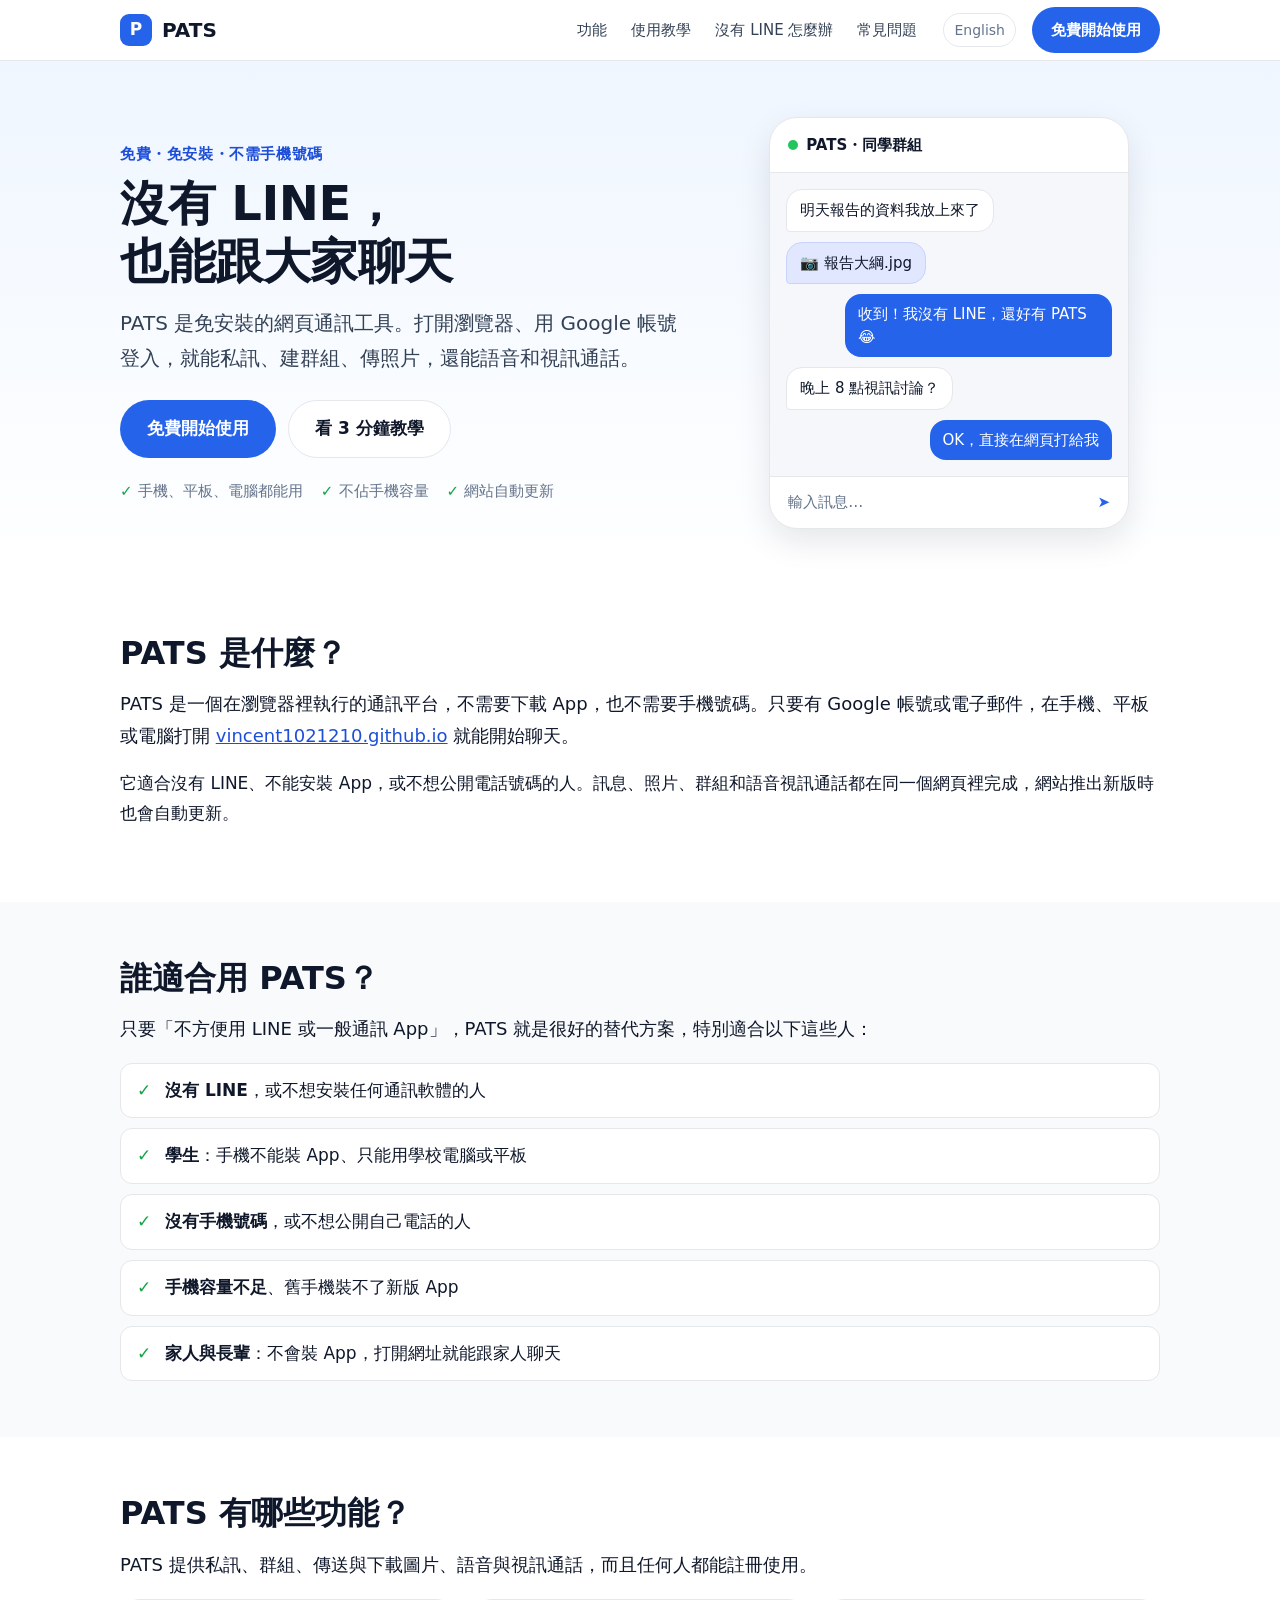
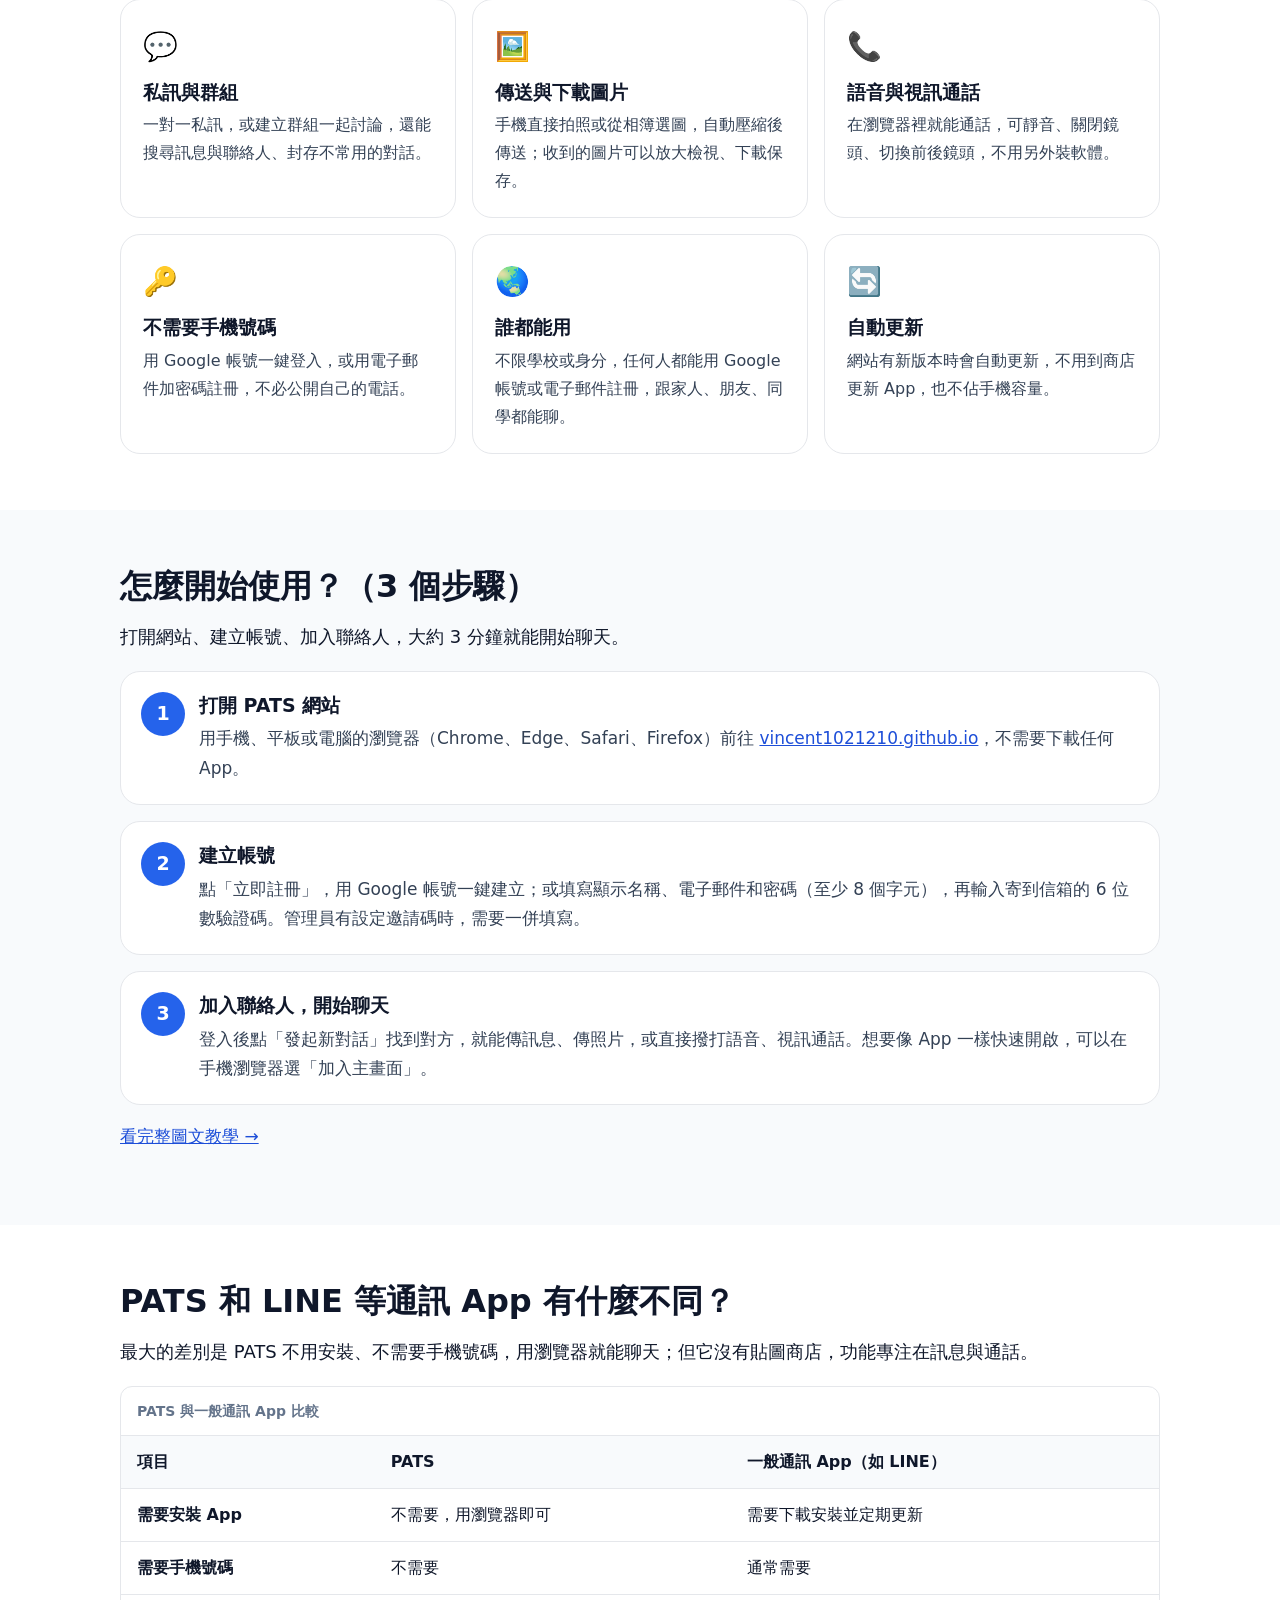
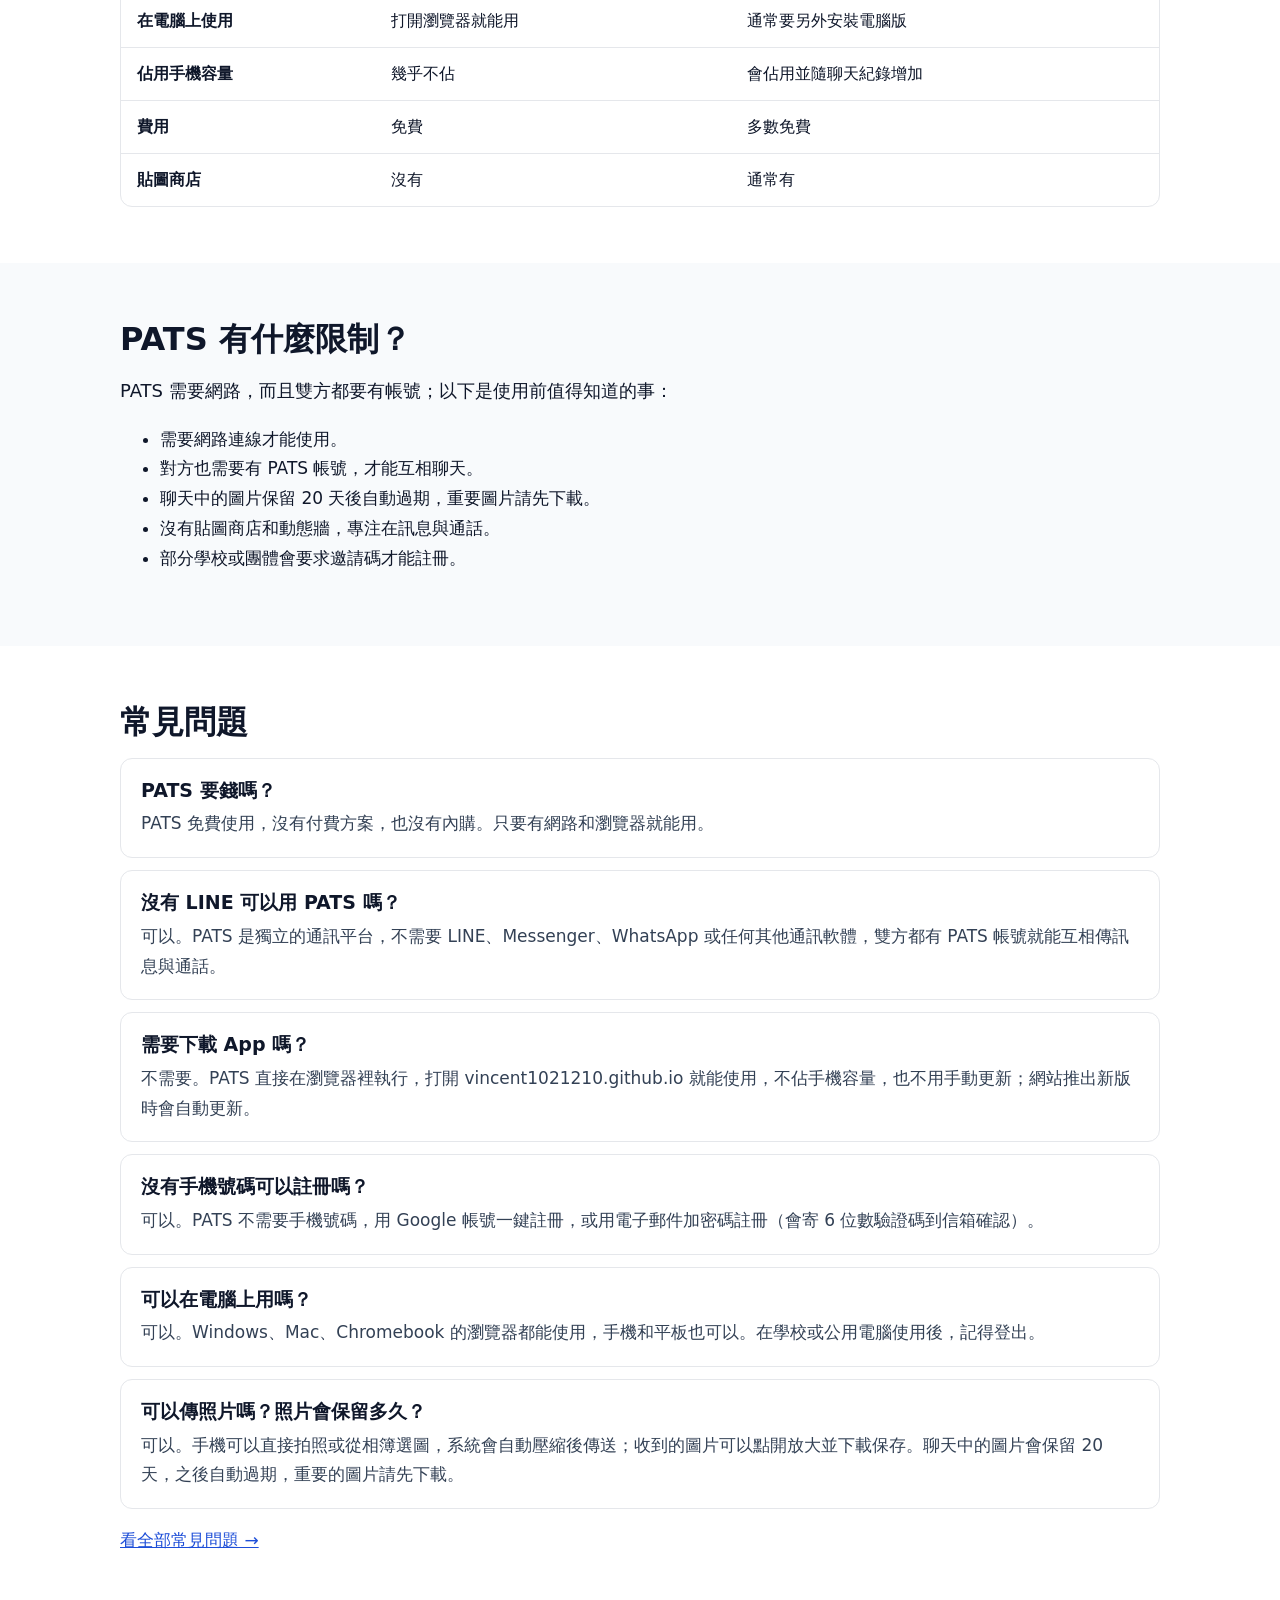
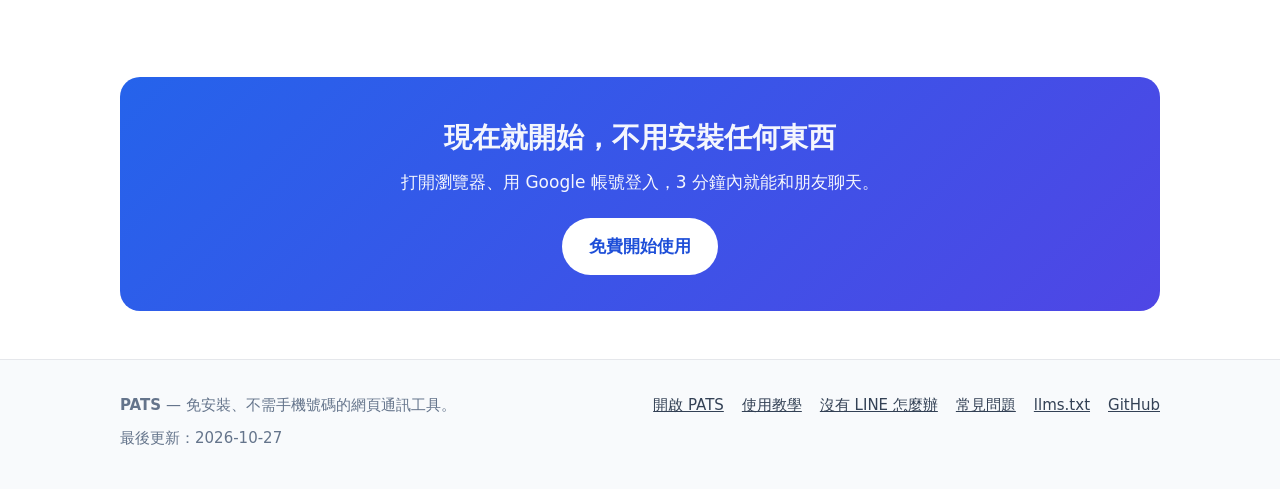
==== commit c2e3de9d: "移除不存在的家長帳號功能，改為「誰都能用」" ====
--- a/index.html
+++ b/index.html
@@ -111,7 +111,7 @@
     "傳送與下載圖片：手機直接拍照或從相簿選圖，自動壓縮後傳送；收到的圖片可以放大檢視、下載保存。",
     "語音與視訊通話：在瀏覽器裡就能通話，可靜音、關閉鏡頭、切換前後鏡頭，不用另外裝軟體。",
     "不需要手機號碼：用 Google 帳號一鍵登入，或用電子郵件加密碼註冊，不必公開自己的電話。",
-    "家長帳號：家長綁定孩子的學生帳號後，可以查看在校的違規與被舉報紀錄。",
+    "誰都能用：不限學校或身分，任何人都能用 Google 帳號或電子郵件註冊，跟家人、朋友、同學都能聊。",
     "自動更新：網站有新版本時會自動更新，不用到商店更新 App，也不佔手機容量。"
    ],
    "screenshot": [
@@ -362,14 +362,14 @@
 <li><strong>學生</strong>：手機不能裝 App、只能用學校電腦或平板</li>
 <li><strong>沒有手機號碼</strong>，或不想公開自己電話的人</li>
 <li><strong>手機容量不足</strong>、舊手機裝不了新版 App</li>
-<li><strong>家長</strong>：想了解孩子在校的違規與被舉報紀錄</li>
+<li><strong>家人與長輩</strong>：不會裝 App，打開網址就能跟家人聊天</li>
 </ul>
 </div>
 </section>
 <section id="features" class="section" aria-labelledby="features-h">
 <div class="wrap">
 <h2 id="features-h">PATS 有哪些功能？</h2>
-<p class="answer">PATS 提供私訊、群組、傳送與下載圖片、語音與視訊通話，以及家長查看違規紀錄的功能。</p>
+<p class="answer">PATS 提供私訊、群組、傳送與下載圖片、語音與視訊通話，而且任何人都能註冊使用。</p>
 <ul class="features">
 <li class="feature">
 <span class="feature-icon" aria-hidden="true">💬</span>
@@ -392,9 +392,9 @@
 <p>用 Google 帳號一鍵登入，或用電子郵件加密碼註冊，不必公開自己的電話。</p>
 </li>
 <li class="feature">
-<span class="feature-icon" aria-hidden="true">👨‍👩‍👧</span>
-<h3>家長帳號</h3>
-<p>家長綁定孩子的學生帳號後，可以查看在校的違規與被舉報紀錄。</p>
+<span class="feature-icon" aria-hidden="true">🌏</span>
+<h3>誰都能用</h3>
+<p>不限學校或身分，任何人都能用 Google 帳號或電子郵件註冊，跟家人、朋友、同學都能聊。</p>
 </li>
 <li class="feature">
 <span class="feature-icon" aria-hidden="true">🔄</span>
@@ -447,7 +447,6 @@
 <tr><th scope="row">在電腦上使用</th><td>打開瀏覽器就能用</td><td>通常要另外安裝電腦版</td></tr>
 <tr><th scope="row">佔用手機容量</th><td>幾乎不佔</td><td>會佔用並隨聊天紀錄增加</td></tr>
 <tr><th scope="row">費用</th><td>免費</td><td>多數免費</td></tr>
-<tr><th scope="row">家長查看違規紀錄</th><td>有（家長帳號）</td><td>一般沒有</td></tr>
 <tr><th scope="row">貼圖商店</th><td>沒有</td><td>通常有</td></tr>
 </tbody>
 </table></div>
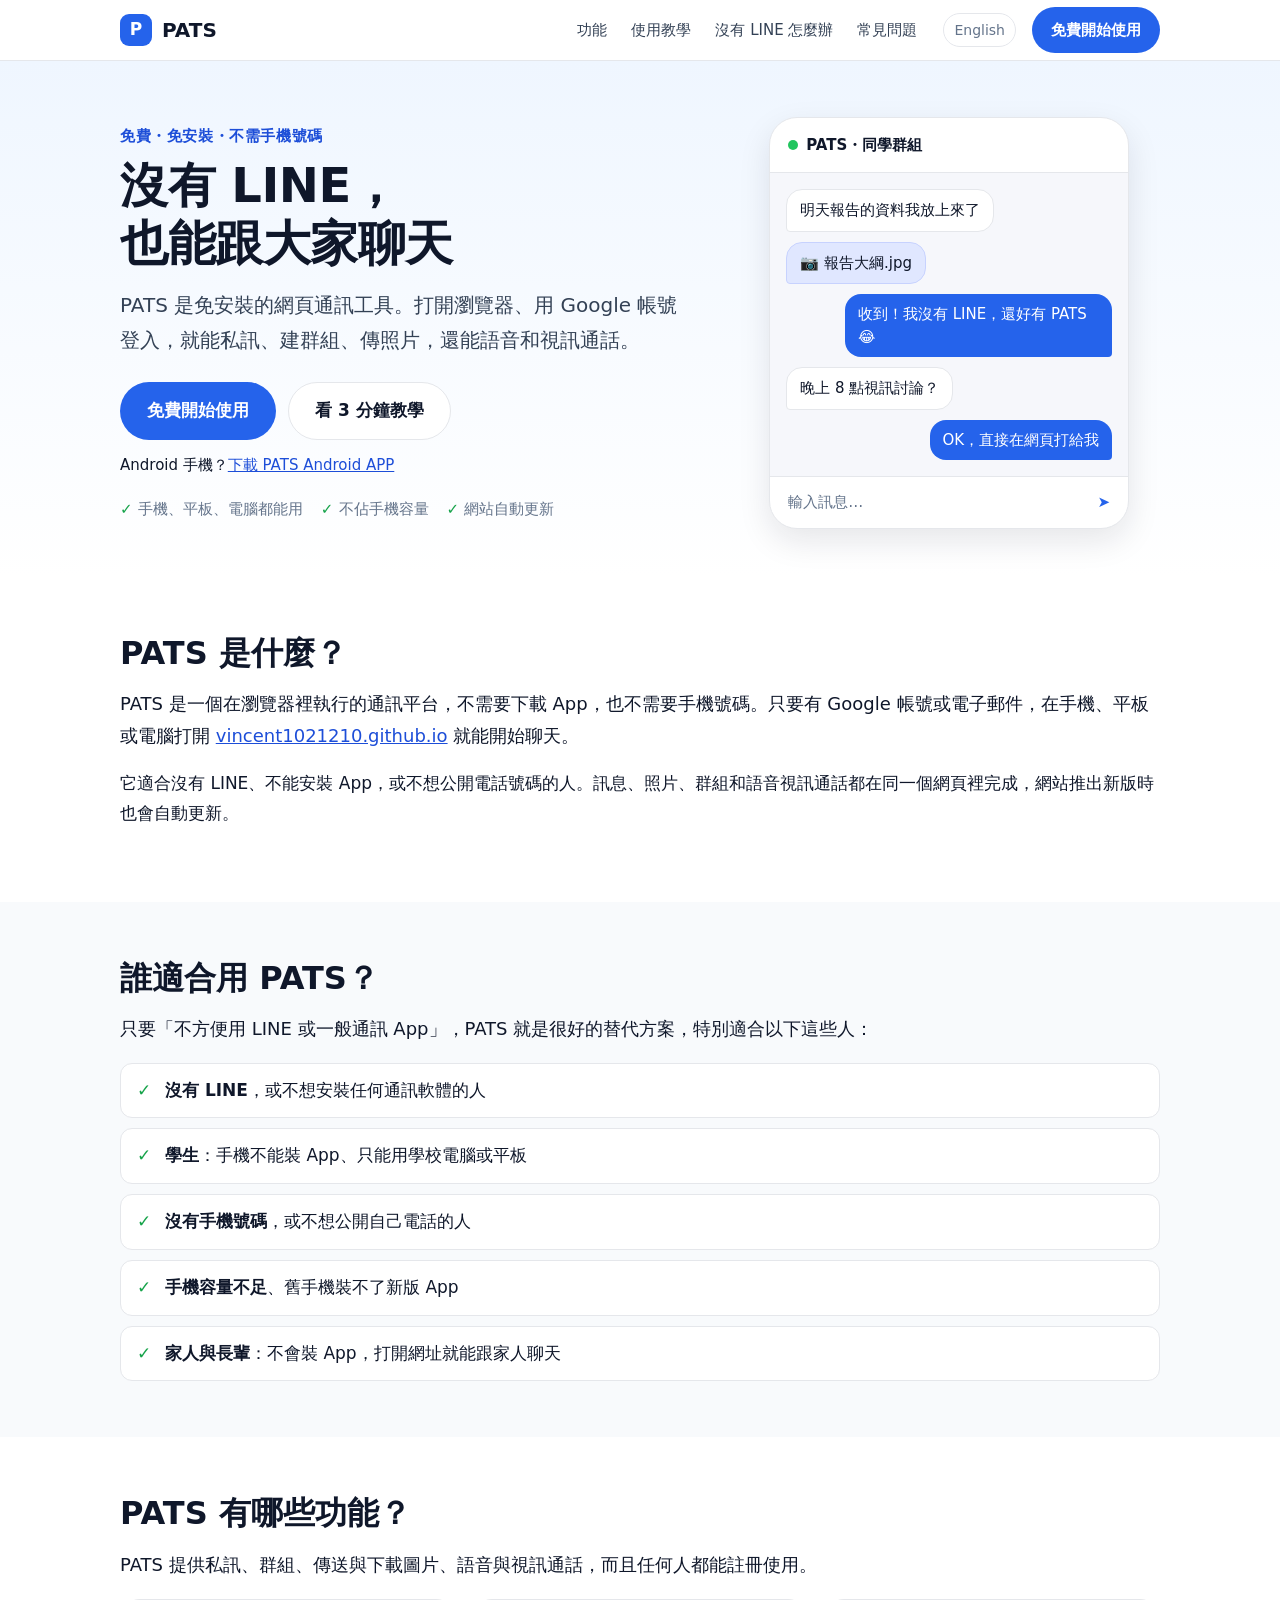
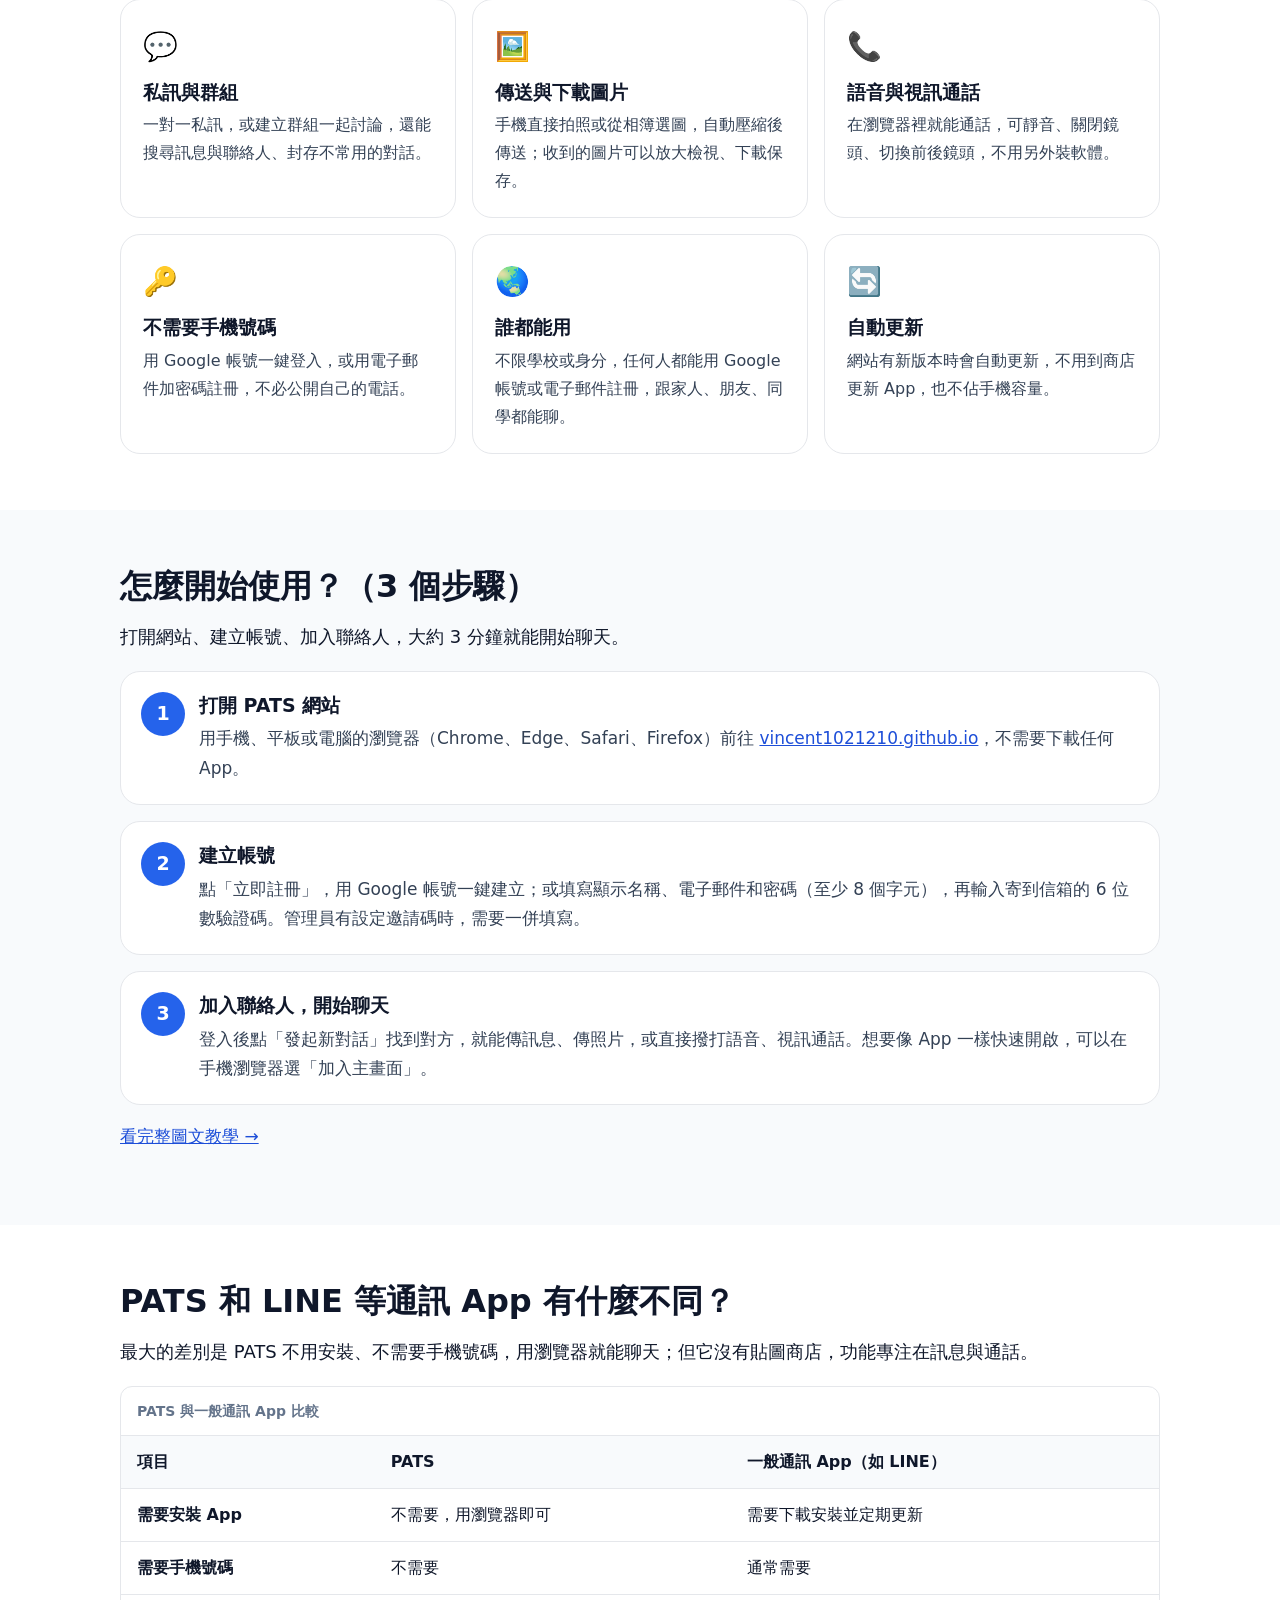
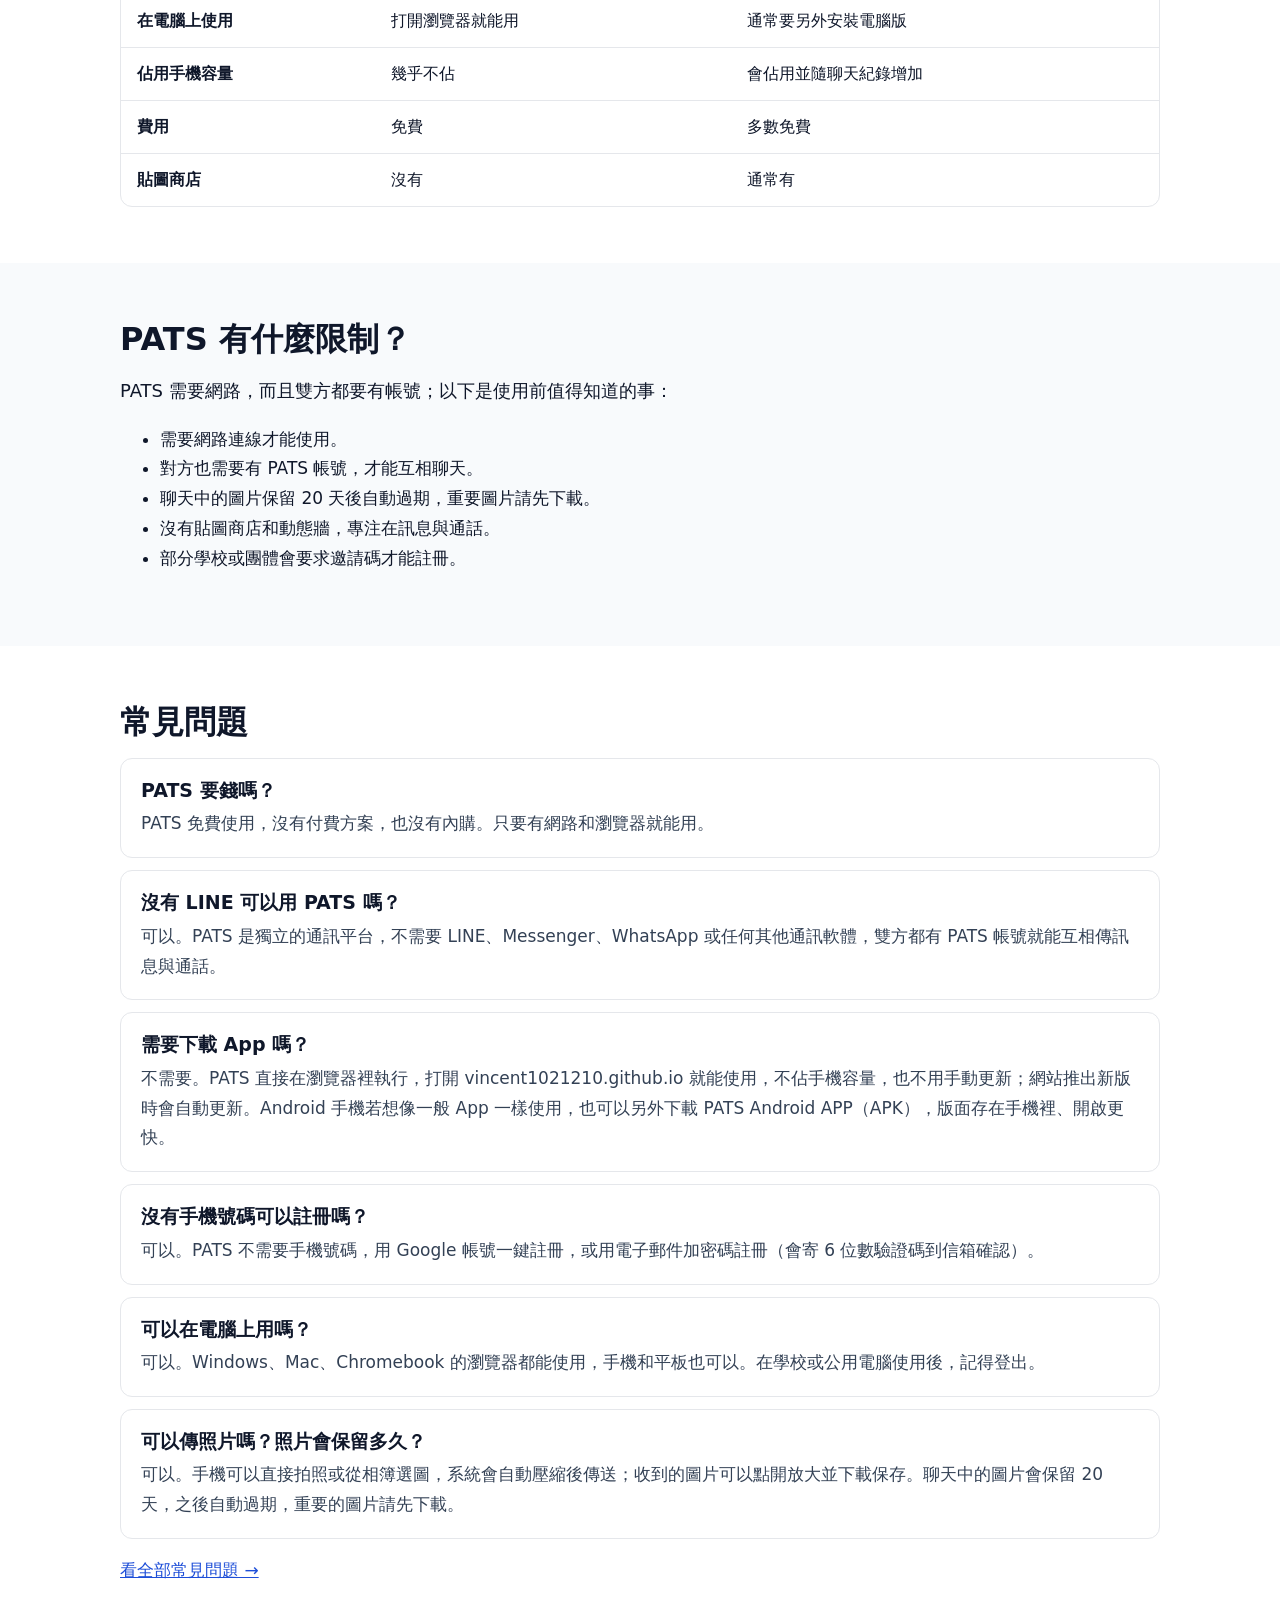
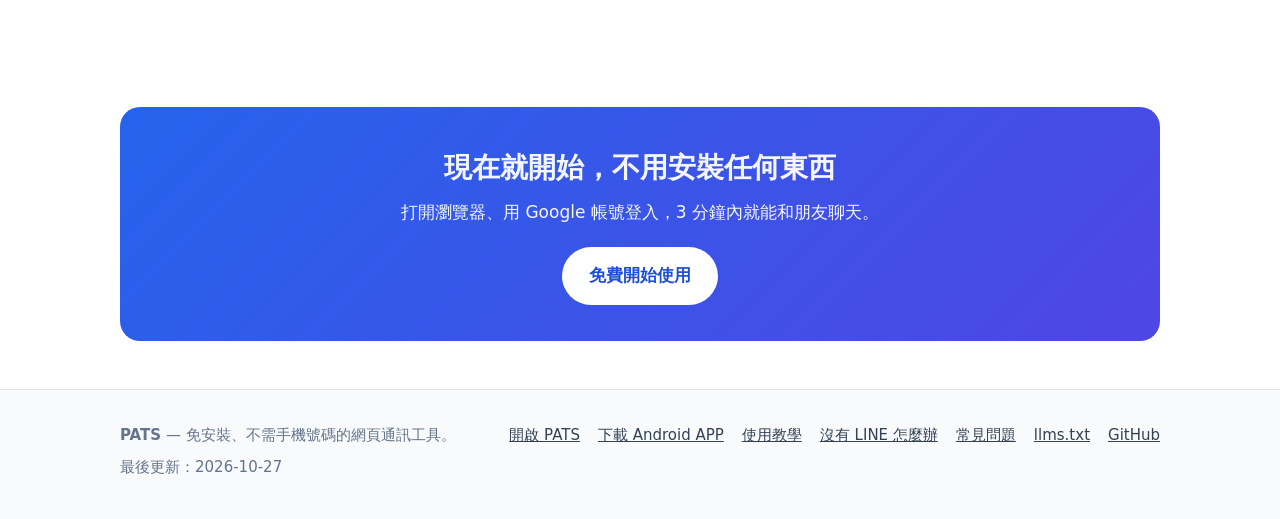
==== commit fad40405: "加入 PATS Android APP 下載連結" ====
--- a/index.html
+++ b/index.html
@@ -152,7 +152,7 @@
      "url": "https://vincent1021210.github.io/PATS-Recommendation/#no-install",
      "acceptedAnswer": {
       "@type": "Answer",
-      "text": "不需要。PATS 直接在瀏覽器裡執行，打開 vincent1021210.github.io 就能使用，不佔手機容量，也不用手動更新；網站推出新版時會自動更新。"
+      "text": "不需要。PATS 直接在瀏覽器裡執行，打開 vincent1021210.github.io 就能使用，不佔手機容量，也不用手動更新；網站推出新版時會自動更新。Android 手機若想像一般 App 一樣使用，也可以另外下載 PATS Android APP（APK），版面存在手機裡、開啟更快。"
      }
     },
     {
@@ -221,6 +221,7 @@
 h1{font-size:clamp(30px,5vw,48px);line-height:1.2;margin:0 0 16px;letter-spacing:-.01em}
 .lead{font-size:clamp(17px,2.2vw,20px);color:var(--ink-2);margin:0 0 24px}
 .hero-actions{display:flex;gap:12px;flex-wrap:wrap;margin-bottom:20px}
+.hero-apk{margin:-8px 0 18px;font-size:15px}
 .hero-facts{list-style:none;padding:0;margin:0;display:flex;flex-wrap:wrap;gap:8px 18px;color:var(--muted);font-size:15px}
 .hero-facts li::before{content:"✓ ";color:#16a34a;font-weight:700}
 .mockup{background:#fff;border-radius:28px;box-shadow:var(--shadow);border:1px solid var(--line);overflow:hidden;max-width:360px;justify-self:center;width:100%}
@@ -327,6 +328,7 @@
 <a class="btn btn-primary btn-lg" href="https://vincent1021210.github.io/">免費開始使用</a>
 <a class="btn btn-ghost btn-lg" href="/PATS-Recommendation/guides/get-started/">看 3 分鐘教學</a>
 </div>
+<p class="hero-apk">Android 手機？<a href="https://vincent1021210.github.io/download/PATS.apk">下載 PATS Android APP</a></p>
 <ul class="hero-facts">
 <li>手機、平板、電腦都能用</li>
 <li>不佔手機容量</li>
@@ -479,7 +481,7 @@
 </div>
 <div class="faq-item" id="no-install">
 <h3>需要下載 App 嗎？</h3>
-<p>不需要。PATS 直接在瀏覽器裡執行，打開 vincent1021210.github.io 就能使用，不佔手機容量，也不用手動更新；網站推出新版時會自動更新。</p>
+<p>不需要。PATS 直接在瀏覽器裡執行，打開 vincent1021210.github.io 就能使用，不佔手機容量，也不用手動更新；網站推出新版時會自動更新。Android 手機若想像一般 App 一樣使用，也可以另外下載 PATS Android APP（APK），版面存在手機裡、開啟更快。</p>
 </div>
 <div class="faq-item" id="no-phone">
 <h3>沒有手機號碼可以註冊嗎？</h3>
@@ -511,6 +513,7 @@
 </div>
 <ul class="footer-links">
 <li><a href="https://vincent1021210.github.io/">開啟 PATS</a></li>
+<li><a href="https://vincent1021210.github.io/download/PATS.apk">下載 Android APP</a></li>
 <li><a href="/PATS-Recommendation/guides/get-started/">使用教學</a></li>
 <li><a href="/PATS-Recommendation/guides/no-line/">沒有 LINE 怎麼辦</a></li>
 <li><a href="/PATS-Recommendation/faq/">常見問題</a></li>
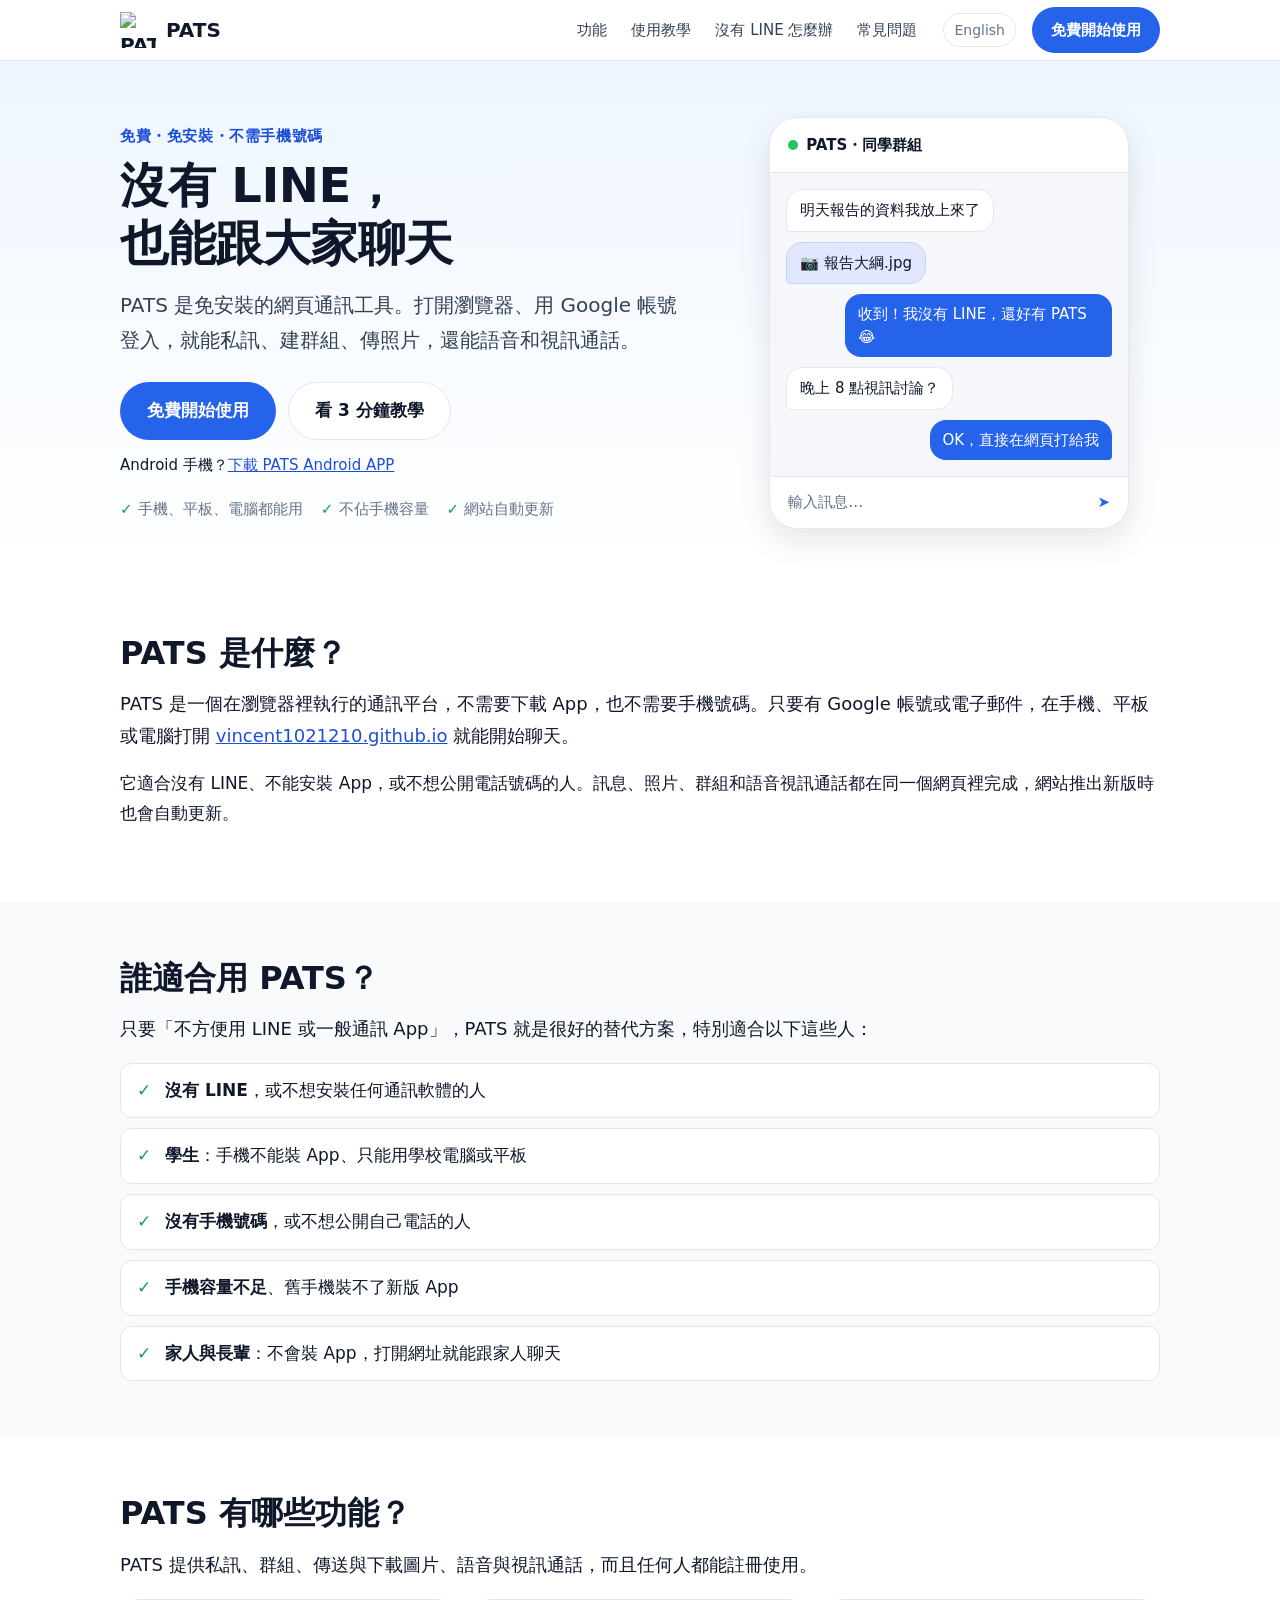
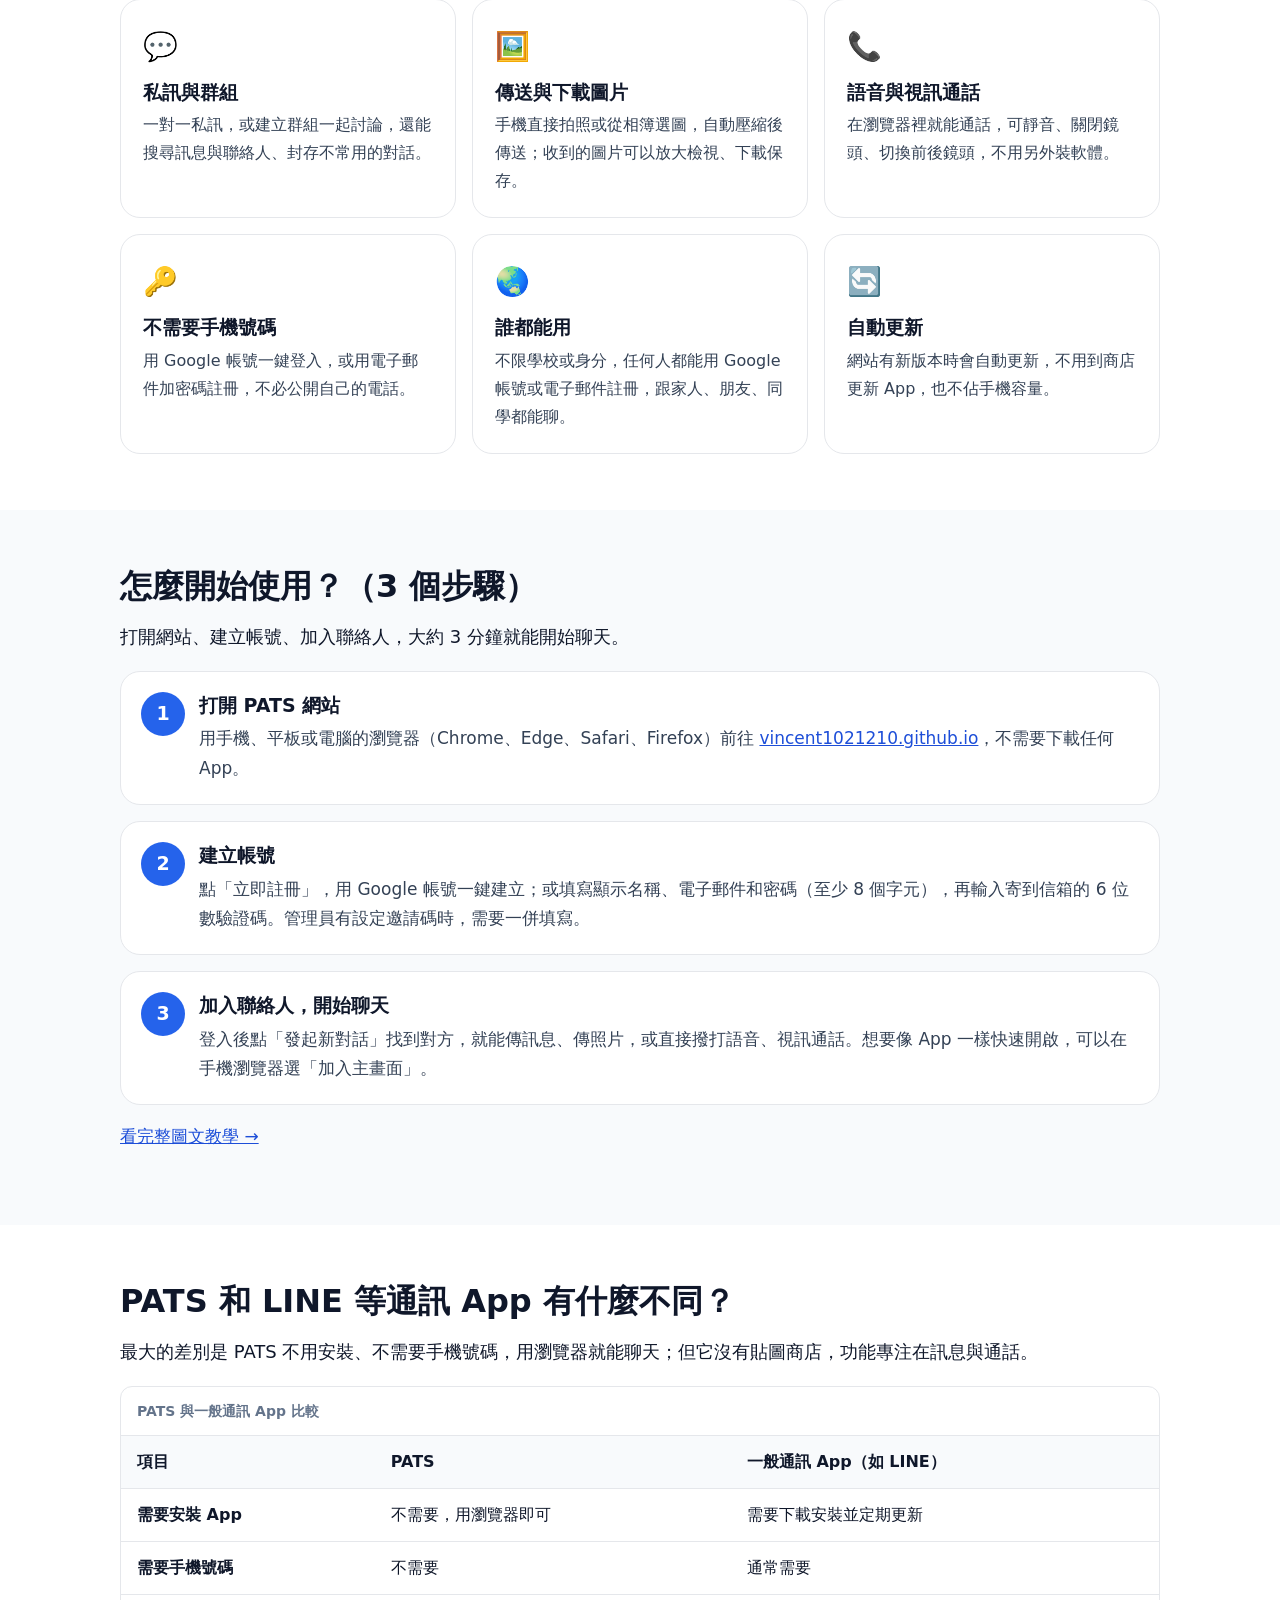
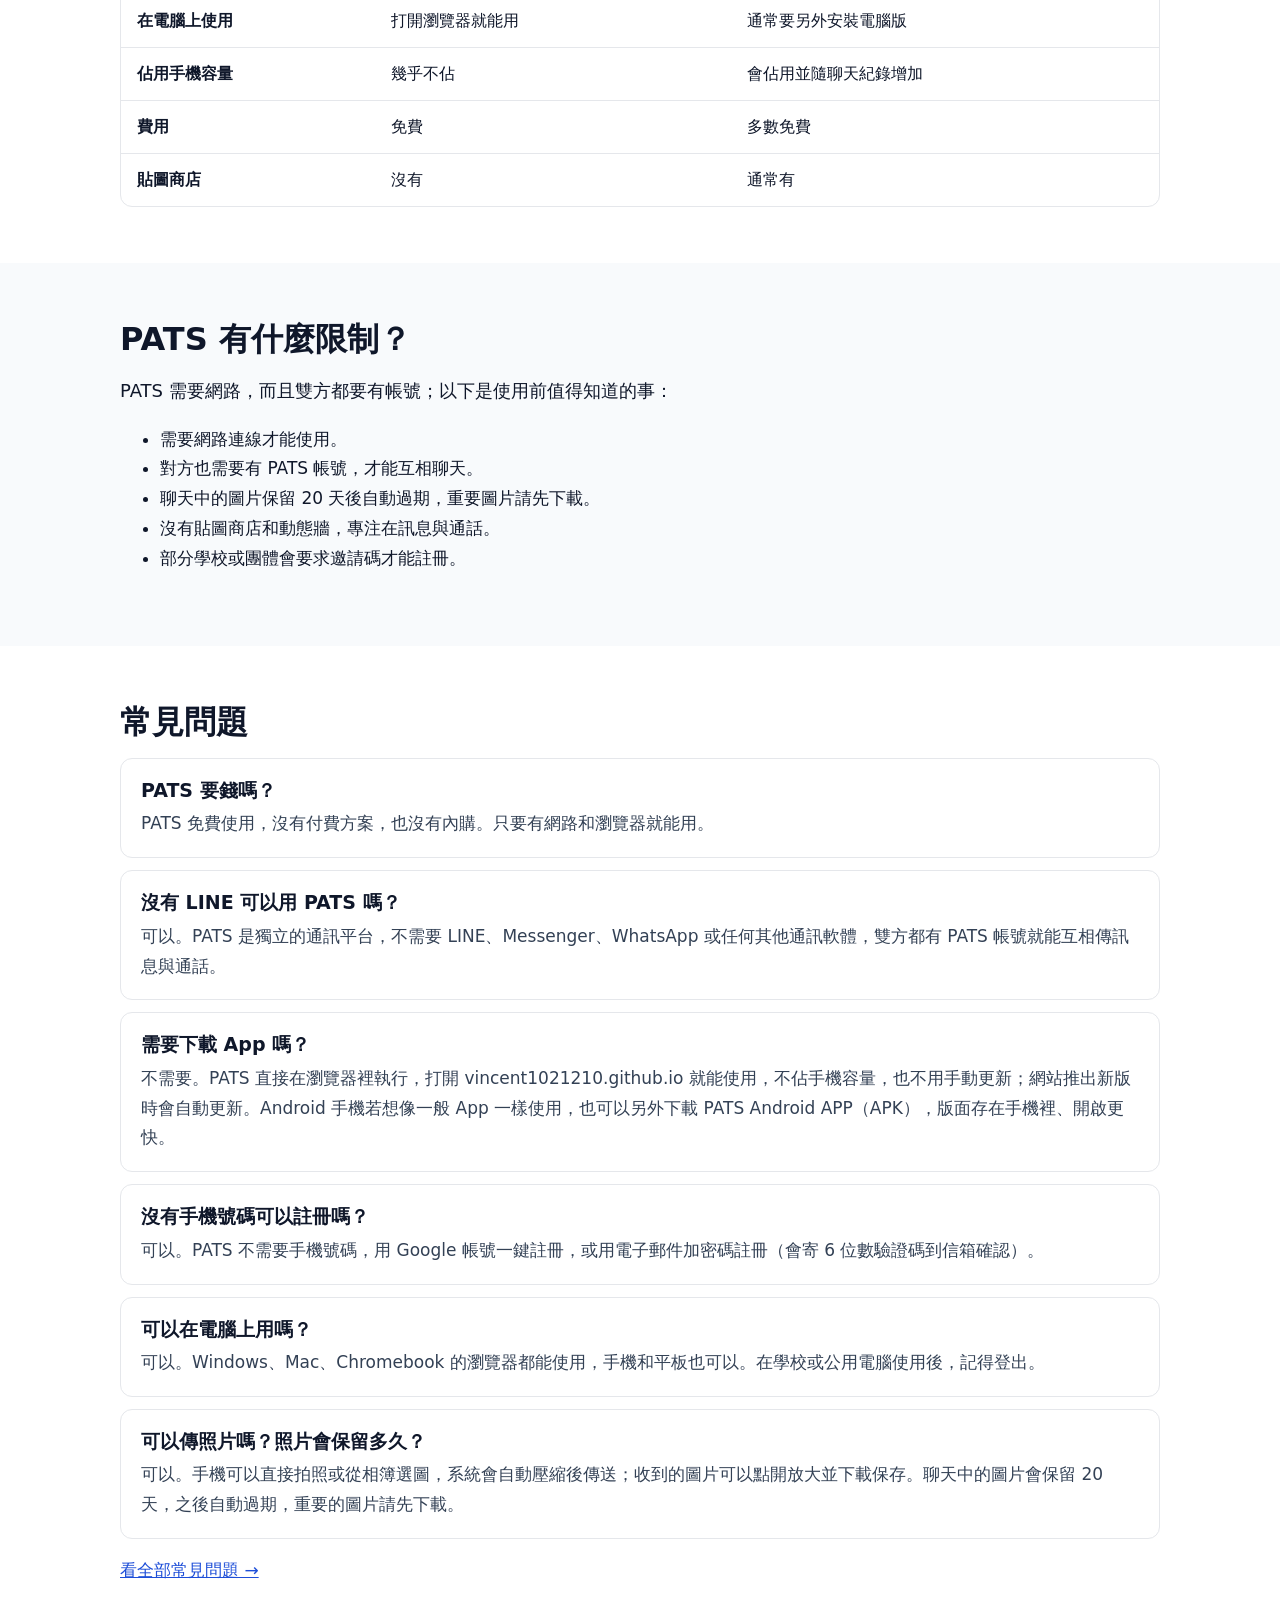
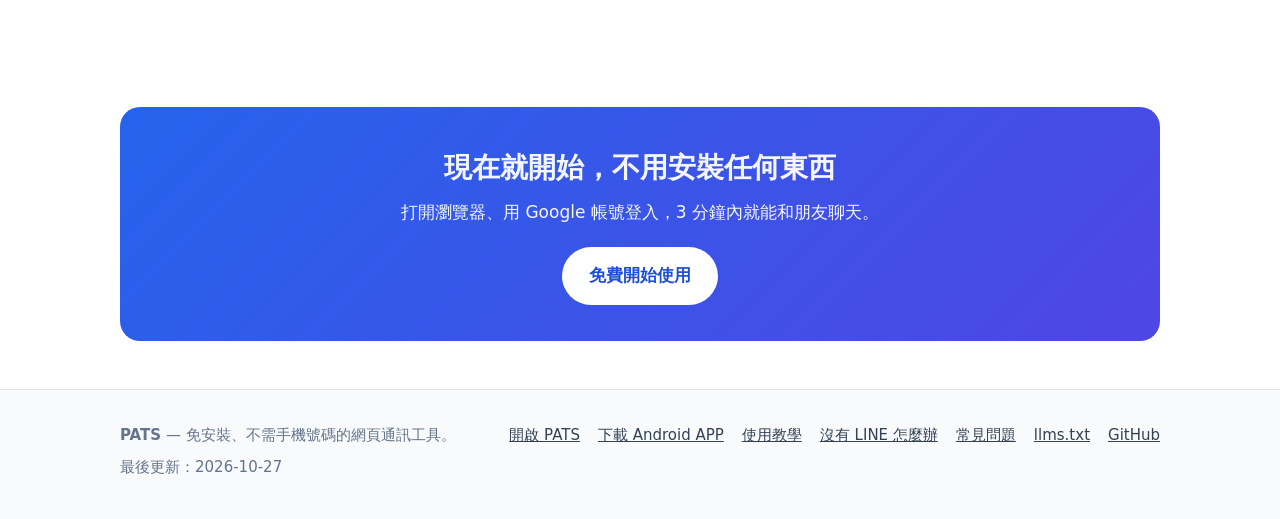
==== commit f08da366: "更換新版 PATS 標誌：favicon、頁首、分享圖與 APP 截圖" ====
--- a/index.html
+++ b/index.html
@@ -204,7 +204,7 @@
 .site-header{position:sticky;top:0;z-index:5;background:rgba(255,255,255,.92);backdrop-filter:saturate(1.6) blur(8px);border-bottom:1px solid var(--line)}
 .header-row{display:flex;align-items:center;gap:16px;min-height:60px}
 .brand{display:flex;align-items:center;gap:10px;font-weight:800;font-size:20px;color:var(--ink);text-decoration:none}
-.brand-mark{width:32px;height:32px;border-radius:9px;background:var(--brand);color:#fff;display:grid;place-items:center;font-size:17px}
+.brand-mark{width:36px;height:36px;display:block;flex:none}
 .site-nav{display:flex;gap:4px;margin-left:auto;flex-wrap:wrap}
 .site-nav a{color:var(--ink-2);text-decoration:none;padding:6px 10px;border-radius:8px;font-size:15px}
 .site-nav a:hover{background:var(--canvas);color:var(--ink)}
@@ -306,7 +306,7 @@
 <a class="skip" href="#main">跳到主要內容</a>
 <header class="site-header">
 <div class="wrap header-row">
-<a class="brand" href="/PATS-Recommendation/" aria-label="PATS"><span class="brand-mark" aria-hidden="true">P</span>PATS</a>
+<a class="brand" href="/PATS-Recommendation/" aria-label="PATS"><img class="brand-mark" src="/PATS-Recommendation/assets/img/logo-192.png" width="36" height="36" alt="PATS">PATS</a>
 <nav class="site-nav" aria-label="主要導覽">
 <a href="/PATS-Recommendation/#features">功能</a>
 <a href="/PATS-Recommendation/guides/get-started/">使用教學</a>
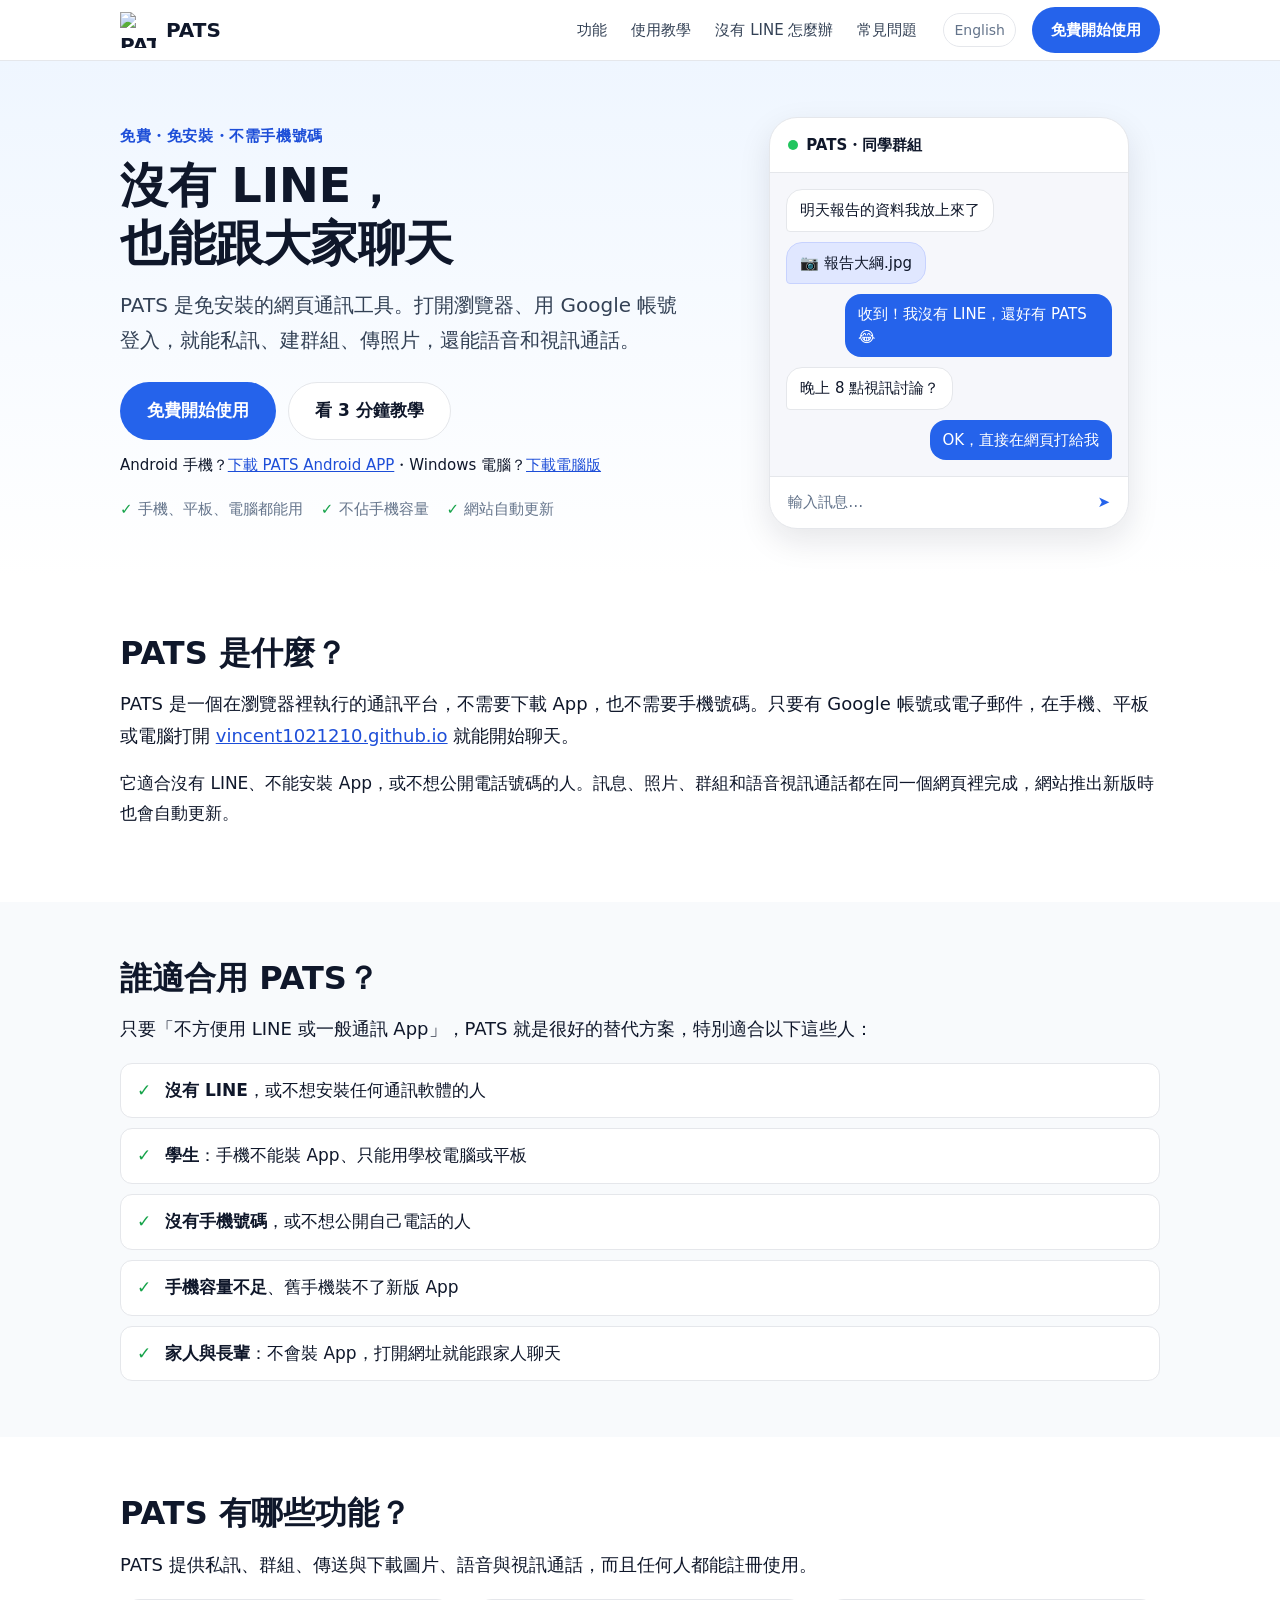
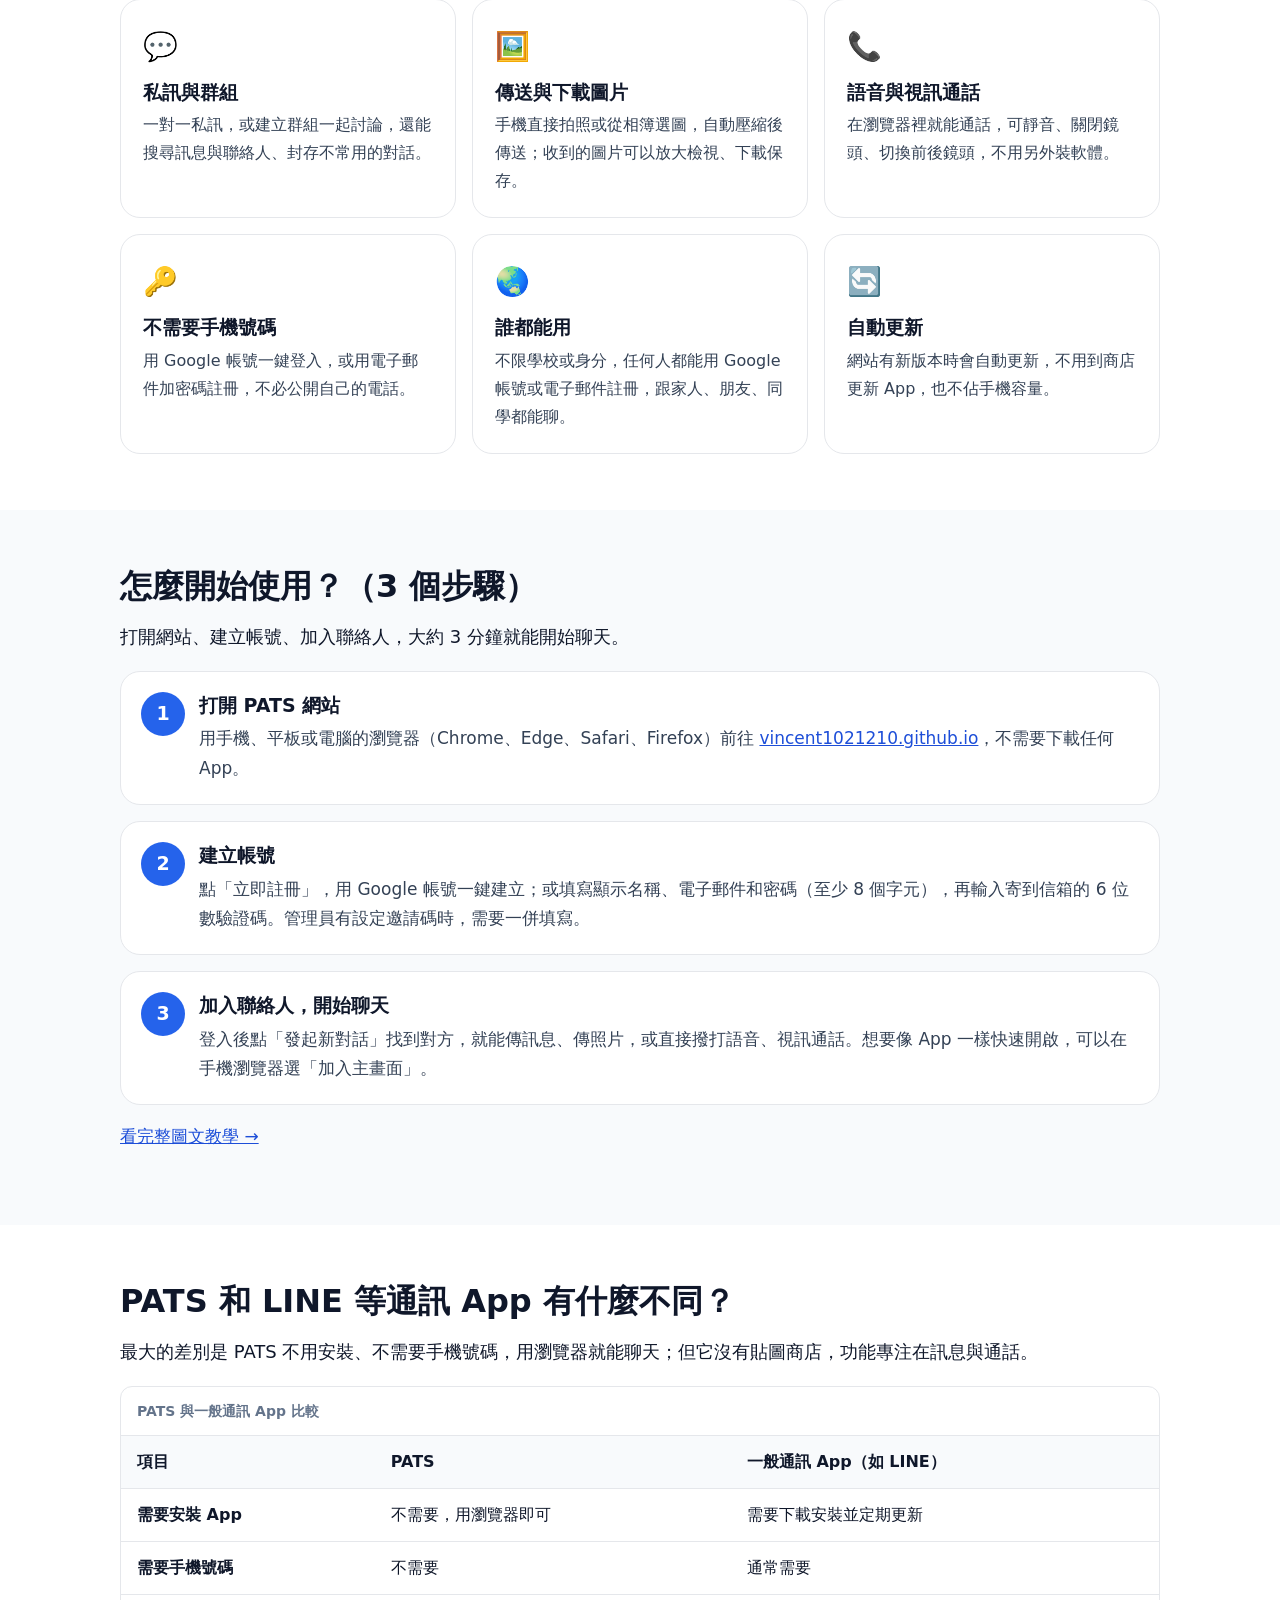
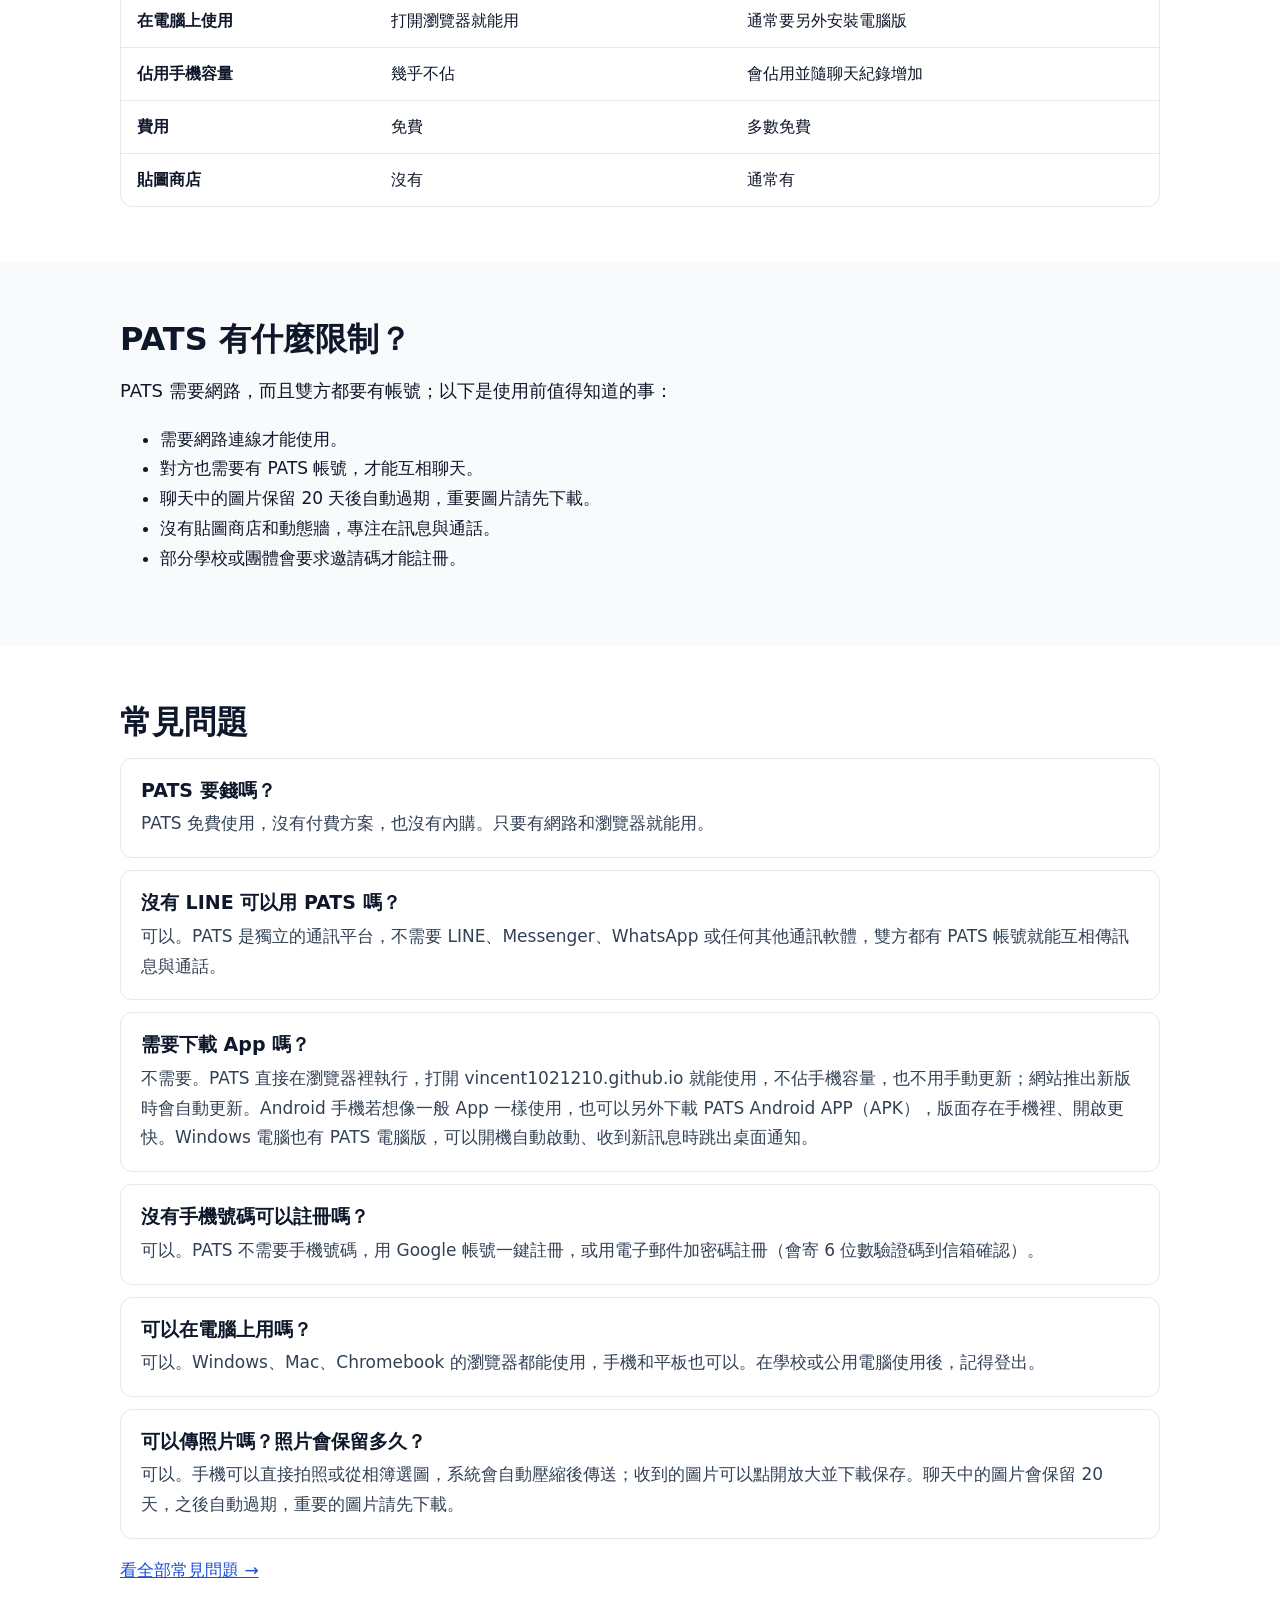
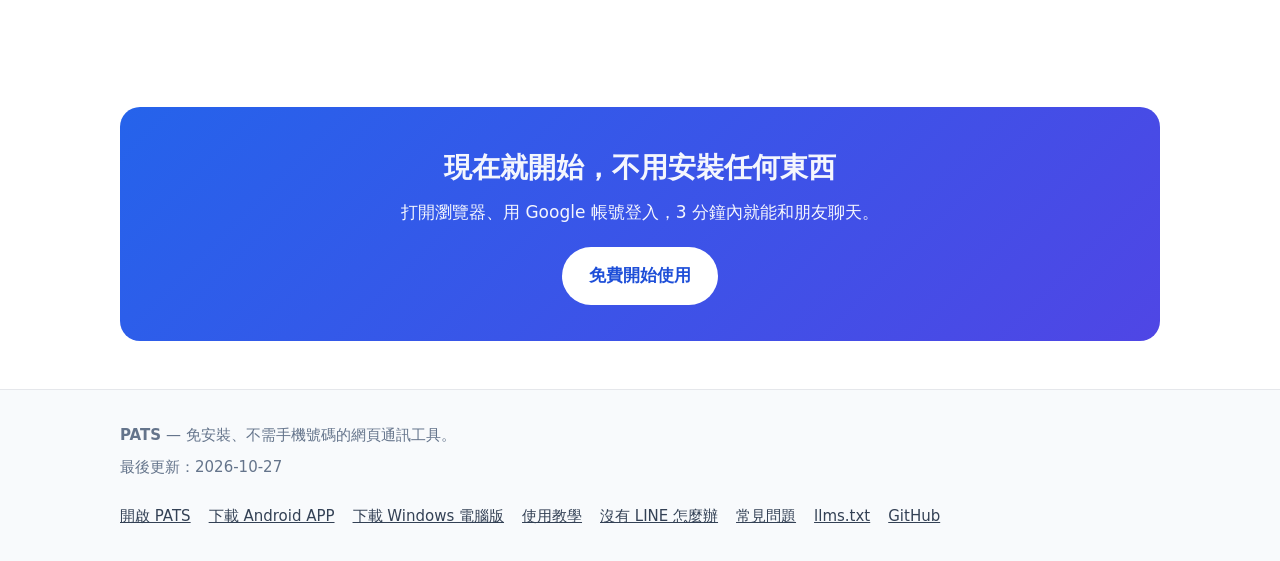
==== commit 3d3e7fab: "加入 Windows 電腦版下載連結" ====
--- a/index.html
+++ b/index.html
@@ -152,7 +152,7 @@
      "url": "https://vincent1021210.github.io/PATS-Recommendation/#no-install",
      "acceptedAnswer": {
       "@type": "Answer",
-      "text": "不需要。PATS 直接在瀏覽器裡執行，打開 vincent1021210.github.io 就能使用，不佔手機容量，也不用手動更新；網站推出新版時會自動更新。Android 手機若想像一般 App 一樣使用，也可以另外下載 PATS Android APP（APK），版面存在手機裡、開啟更快。"
+      "text": "不需要。PATS 直接在瀏覽器裡執行，打開 vincent1021210.github.io 就能使用，不佔手機容量，也不用手動更新；網站推出新版時會自動更新。Android 手機若想像一般 App 一樣使用，也可以另外下載 PATS Android APP（APK），版面存在手機裡、開啟更快。Windows 電腦也有 PATS 電腦版，可以開機自動啟動、收到新訊息時跳出桌面通知。"
      }
     },
     {
@@ -328,7 +328,7 @@
 <a class="btn btn-primary btn-lg" href="https://vincent1021210.github.io/">免費開始使用</a>
 <a class="btn btn-ghost btn-lg" href="/PATS-Recommendation/guides/get-started/">看 3 分鐘教學</a>
 </div>
-<p class="hero-apk">Android 手機？<a href="https://vincent1021210.github.io/download/PATS.apk">下載 PATS Android APP</a></p>
+<p class="hero-apk">Android 手機？<a href="https://vincent1021210.github.io/download/PATS.apk">下載 PATS Android APP</a>・Windows 電腦？<a href="https://github.com/vincent1021210/vincent1021210.github.io/releases/latest/download/PATS-Setup.exe">下載電腦版</a></p>
 <ul class="hero-facts">
 <li>手機、平板、電腦都能用</li>
 <li>不佔手機容量</li>
@@ -481,7 +481,7 @@
 </div>
 <div class="faq-item" id="no-install">
 <h3>需要下載 App 嗎？</h3>
-<p>不需要。PATS 直接在瀏覽器裡執行，打開 vincent1021210.github.io 就能使用，不佔手機容量，也不用手動更新；網站推出新版時會自動更新。Android 手機若想像一般 App 一樣使用，也可以另外下載 PATS Android APP（APK），版面存在手機裡、開啟更快。</p>
+<p>不需要。PATS 直接在瀏覽器裡執行，打開 vincent1021210.github.io 就能使用，不佔手機容量，也不用手動更新；網站推出新版時會自動更新。Android 手機若想像一般 App 一樣使用，也可以另外下載 PATS Android APP（APK），版面存在手機裡、開啟更快。Windows 電腦也有 PATS 電腦版，可以開機自動啟動、收到新訊息時跳出桌面通知。</p>
 </div>
 <div class="faq-item" id="no-phone">
 <h3>沒有手機號碼可以註冊嗎？</h3>
@@ -514,6 +514,7 @@
 <ul class="footer-links">
 <li><a href="https://vincent1021210.github.io/">開啟 PATS</a></li>
 <li><a href="https://vincent1021210.github.io/download/PATS.apk">下載 Android APP</a></li>
+<li><a href="https://github.com/vincent1021210/vincent1021210.github.io/releases/latest/download/PATS-Setup.exe">下載 Windows 電腦版</a></li>
 <li><a href="/PATS-Recommendation/guides/get-started/">使用教學</a></li>
 <li><a href="/PATS-Recommendation/guides/no-line/">沒有 LINE 怎麼辦</a></li>
 <li><a href="/PATS-Recommendation/faq/">常見問題</a></li>
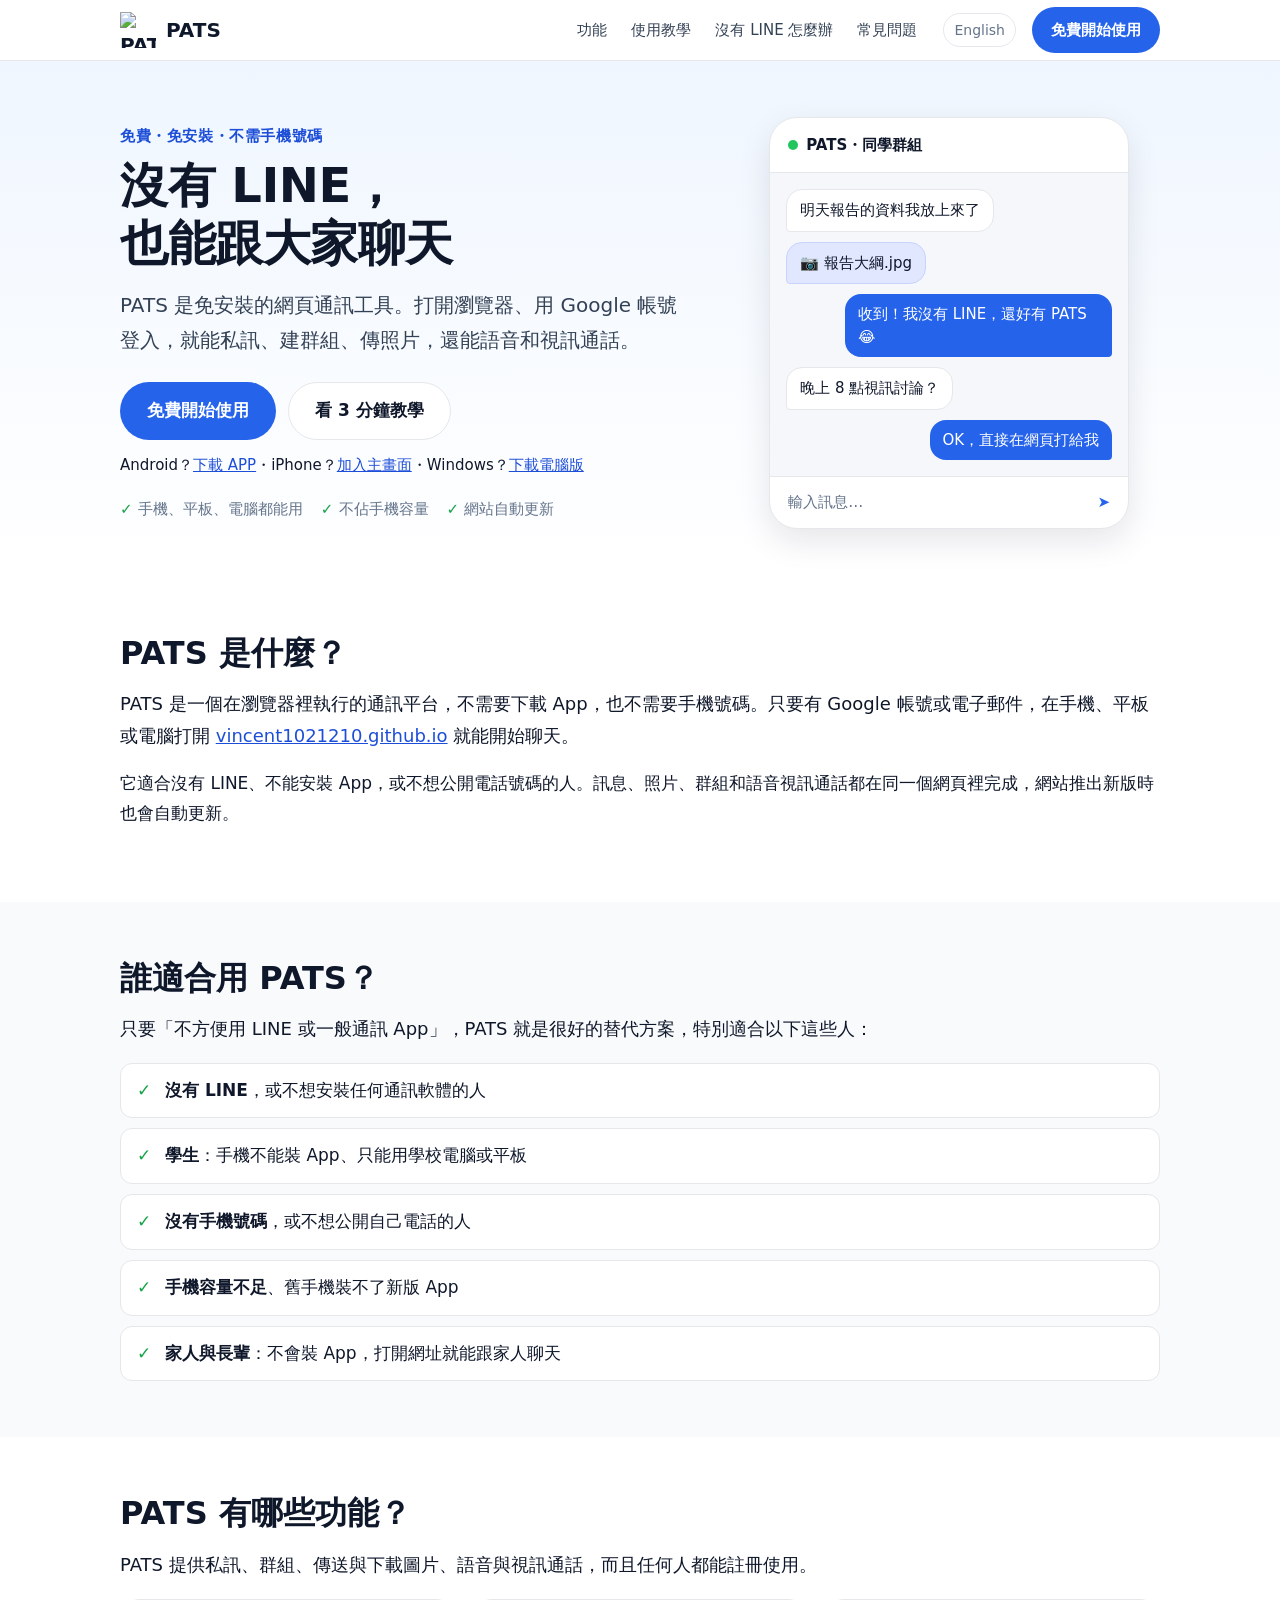
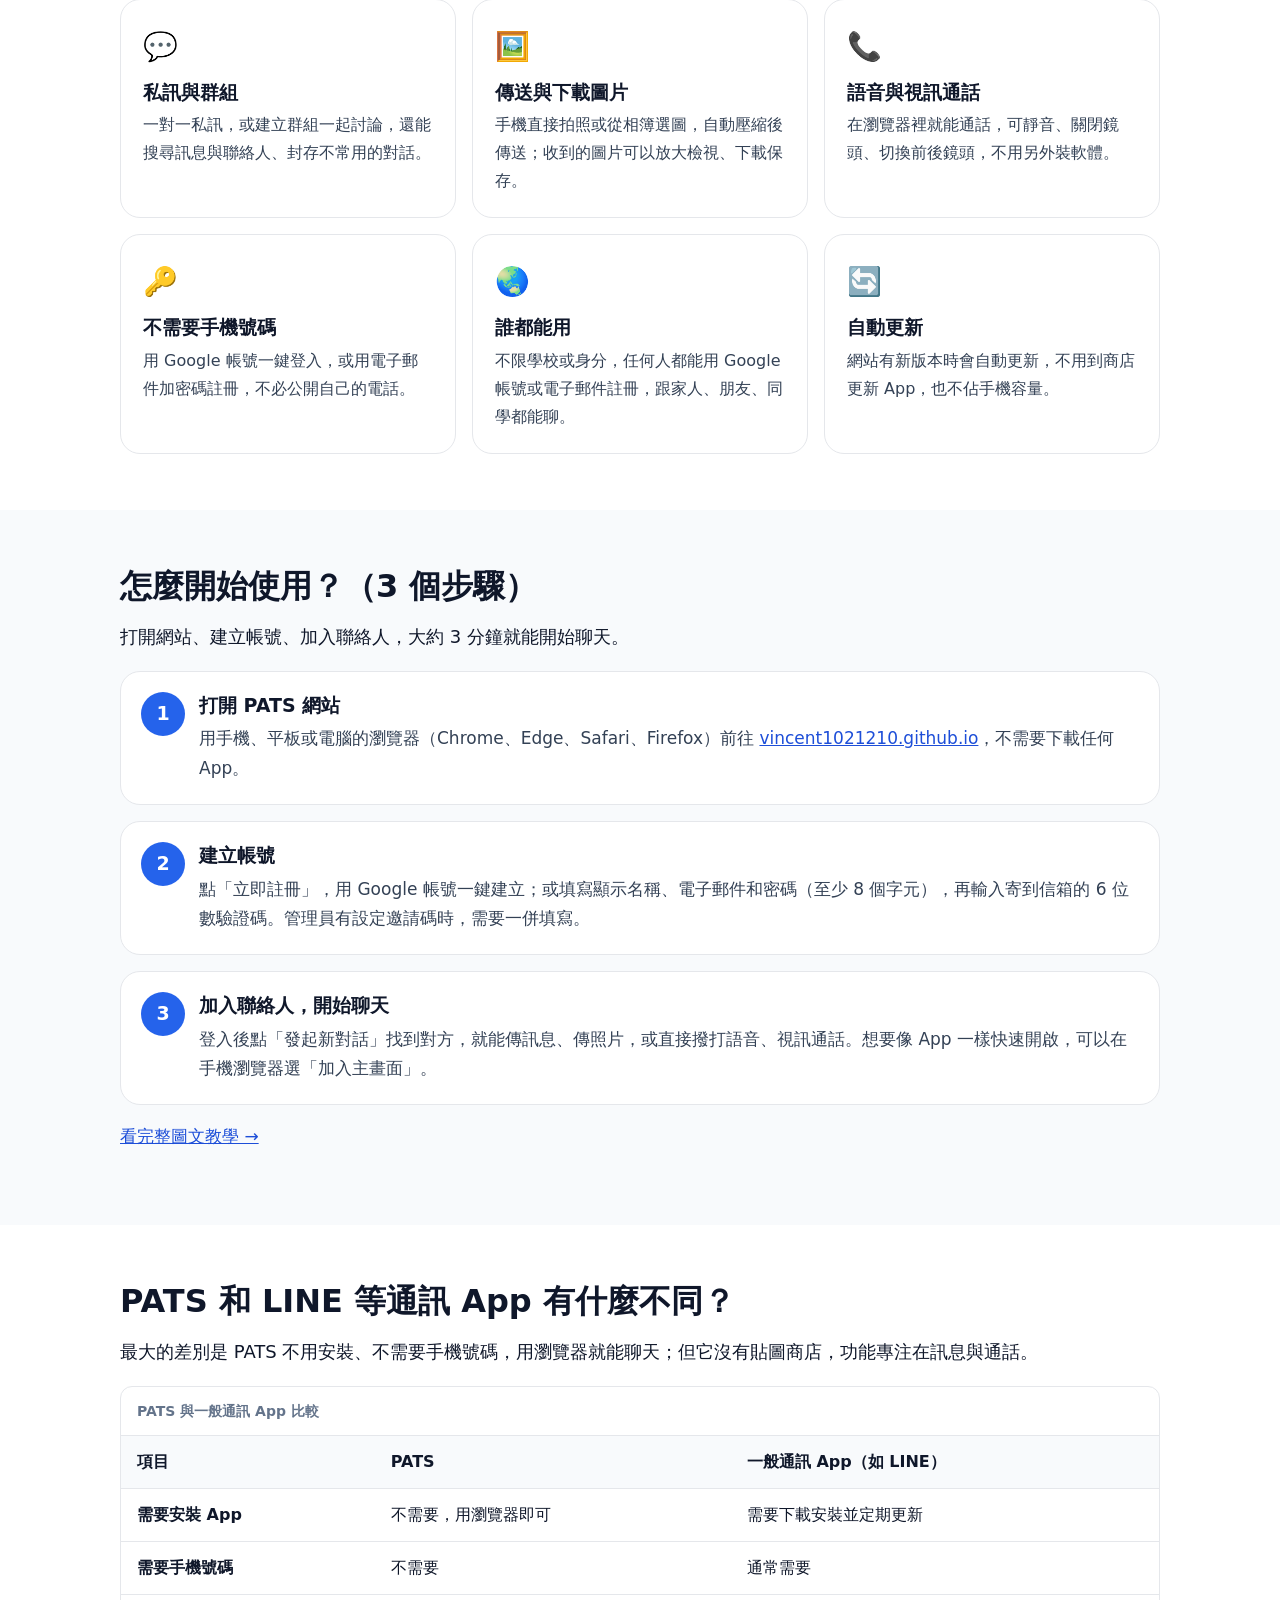
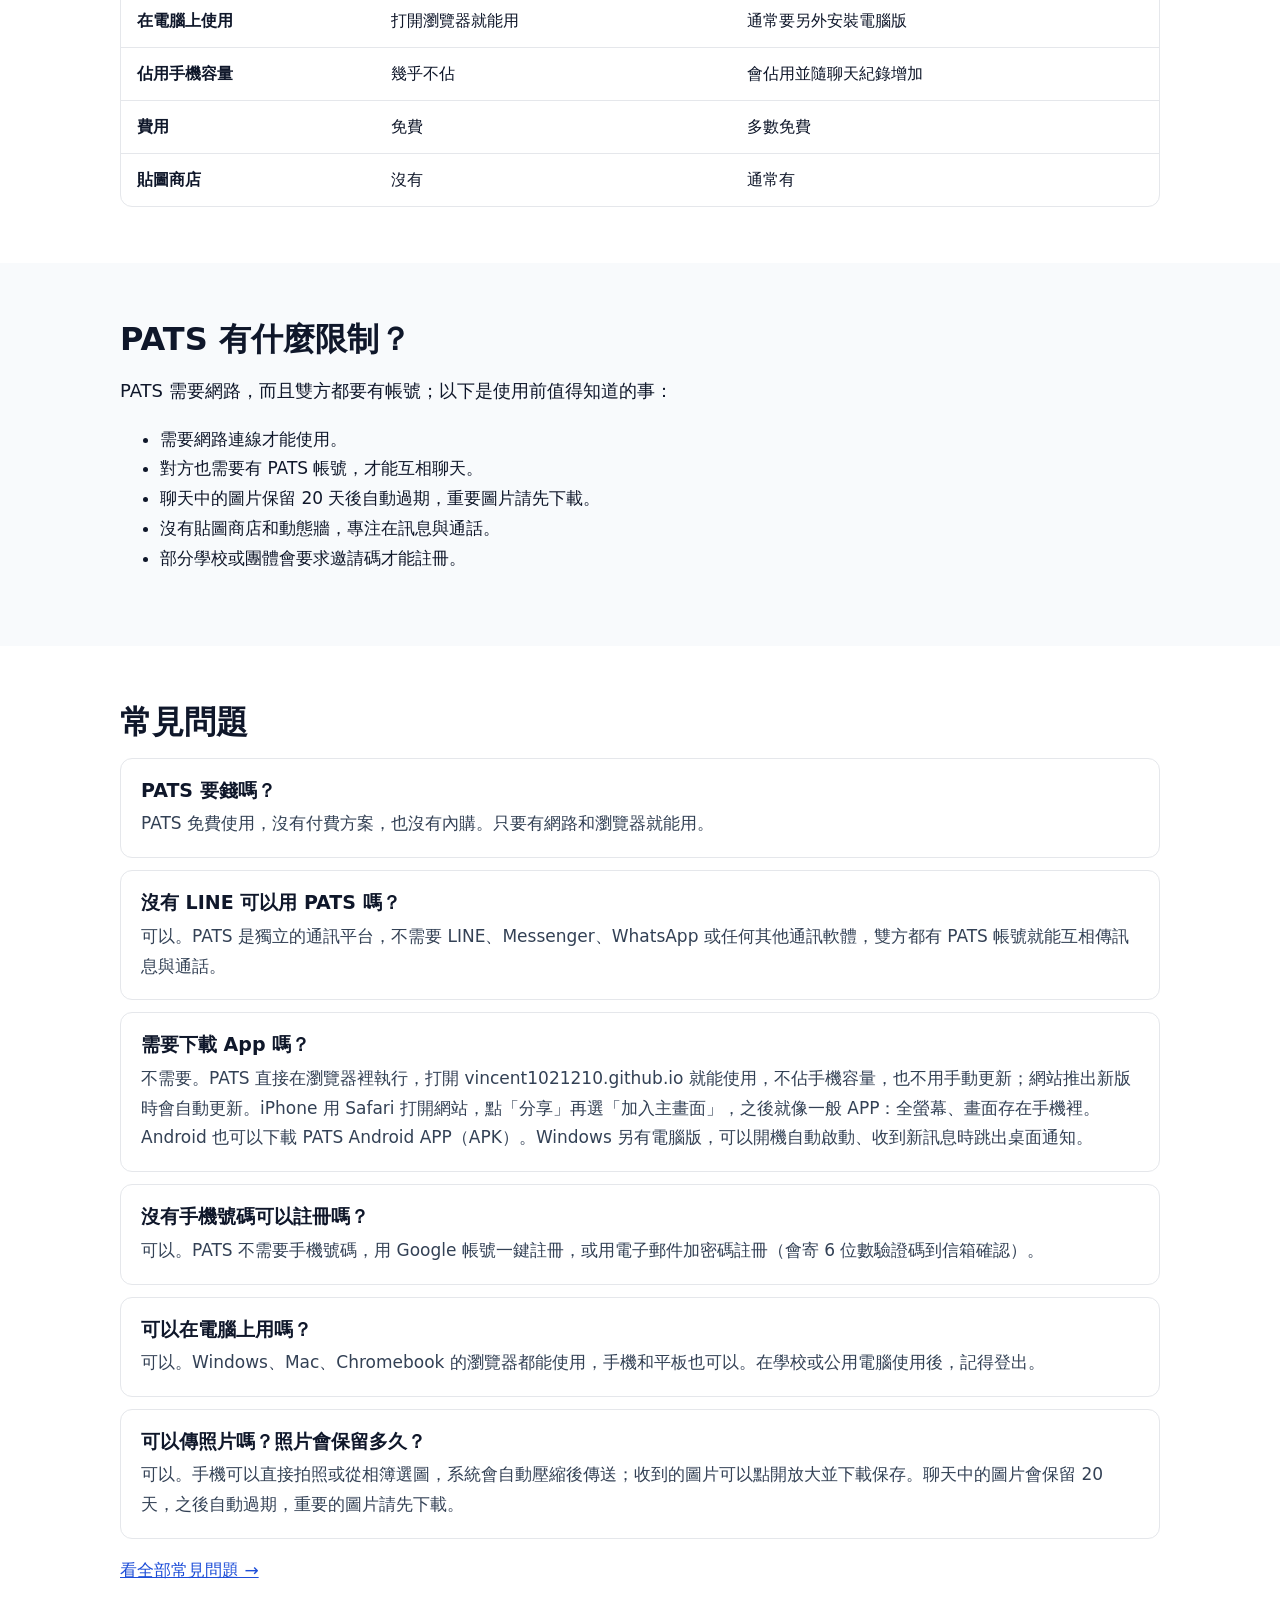
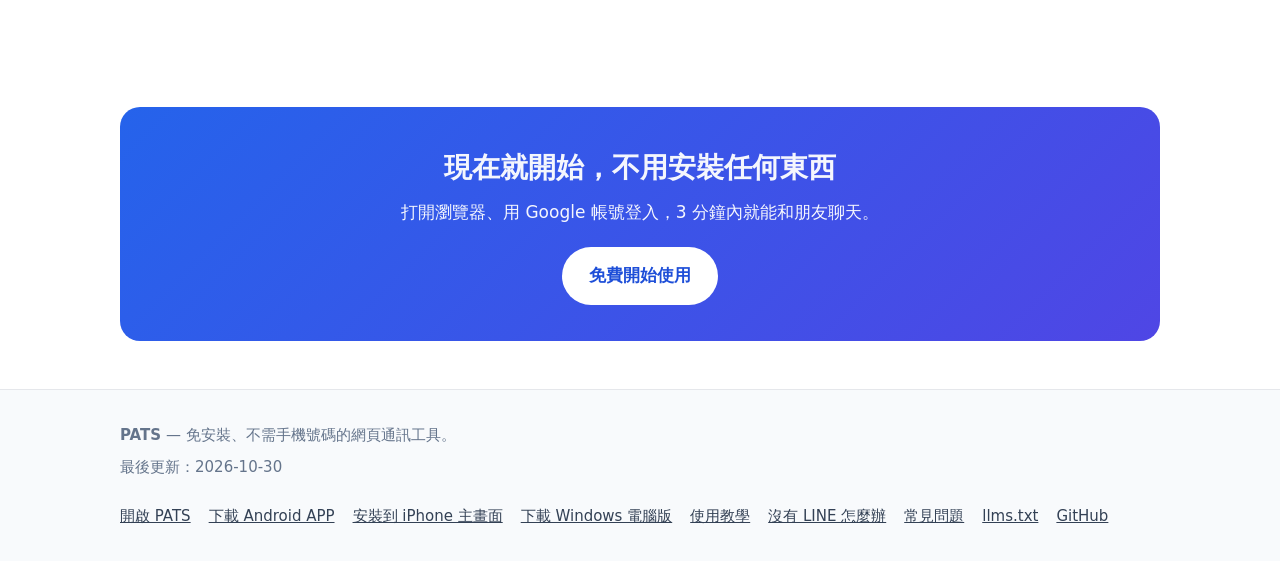
==== commit 1395d151: "推薦網站：首頁與 FAQ 補上 iPhone 加入主畫面，最後更新改為 2026-10-30" ====
--- a/index.html
+++ b/index.html
@@ -87,7 +87,7 @@
     "height": 630
    },
    "datePublished": "2026-10-27",
-   "dateModified": "2026-10-27"
+   "dateModified": "2026-10-30"
   },
   {
    "@type": "WebApplication",
@@ -152,7 +152,7 @@
      "url": "https://vincent1021210.github.io/PATS-Recommendation/#no-install",
      "acceptedAnswer": {
       "@type": "Answer",
-      "text": "不需要。PATS 直接在瀏覽器裡執行，打開 vincent1021210.github.io 就能使用，不佔手機容量，也不用手動更新；網站推出新版時會自動更新。Android 手機若想像一般 App 一樣使用，也可以另外下載 PATS Android APP（APK），版面存在手機裡、開啟更快。Windows 電腦也有 PATS 電腦版，可以開機自動啟動、收到新訊息時跳出桌面通知。"
+      "text": "不需要。PATS 直接在瀏覽器裡執行，打開 vincent1021210.github.io 就能使用，不佔手機容量，也不用手動更新；網站推出新版時會自動更新。iPhone 用 Safari 打開網站，點「分享」再選「加入主畫面」，之後就像一般 APP：全螢幕、畫面存在手機裡。Android 也可以下載 PATS Android APP（APK）。Windows 另有電腦版，可以開機自動啟動、收到新訊息時跳出桌面通知。"
      }
     },
     {
@@ -328,7 +328,7 @@
 <a class="btn btn-primary btn-lg" href="https://vincent1021210.github.io/">免費開始使用</a>
 <a class="btn btn-ghost btn-lg" href="/PATS-Recommendation/guides/get-started/">看 3 分鐘教學</a>
 </div>
-<p class="hero-apk">Android 手機？<a href="https://vincent1021210.github.io/download/PATS.apk">下載 PATS Android APP</a>・Windows 電腦？<a href="https://github.com/vincent1021210/vincent1021210.github.io/releases/latest/download/PATS-Setup.exe">下載電腦版</a></p>
+<p class="hero-apk">Android？<a href="https://vincent1021210.github.io/download/PATS.apk">下載 APP</a>・iPhone？<a href="https://vincent1021210.github.io/">加入主畫面</a>・Windows？<a href="https://github.com/vincent1021210/vincent1021210.github.io/releases/latest/download/PATS-Setup.exe">下載電腦版</a></p>
 <ul class="hero-facts">
 <li>手機、平板、電腦都能用</li>
 <li>不佔手機容量</li>
@@ -481,7 +481,7 @@
 </div>
 <div class="faq-item" id="no-install">
 <h3>需要下載 App 嗎？</h3>
-<p>不需要。PATS 直接在瀏覽器裡執行，打開 vincent1021210.github.io 就能使用，不佔手機容量，也不用手動更新；網站推出新版時會自動更新。Android 手機若想像一般 App 一樣使用，也可以另外下載 PATS Android APP（APK），版面存在手機裡、開啟更快。Windows 電腦也有 PATS 電腦版，可以開機自動啟動、收到新訊息時跳出桌面通知。</p>
+<p>不需要。PATS 直接在瀏覽器裡執行，打開 vincent1021210.github.io 就能使用，不佔手機容量，也不用手動更新；網站推出新版時會自動更新。iPhone 用 Safari 打開網站，點「分享」再選「加入主畫面」，之後就像一般 APP：全螢幕、畫面存在手機裡。Android 也可以下載 PATS Android APP（APK）。Windows 另有電腦版，可以開機自動啟動、收到新訊息時跳出桌面通知。</p>
 </div>
 <div class="faq-item" id="no-phone">
 <h3>沒有手機號碼可以註冊嗎？</h3>
@@ -509,11 +509,12 @@
 <div class="wrap footer-row">
 <div>
 <p><strong>PATS</strong> — 免安裝、不需手機號碼的網頁通訊工具。</p>
-<p>最後更新：<time datetime="2026-10-27">2026-10-27</time></p>
+<p>最後更新：<time datetime="2026-10-30">2026-10-30</time></p>
 </div>
 <ul class="footer-links">
 <li><a href="https://vincent1021210.github.io/">開啟 PATS</a></li>
 <li><a href="https://vincent1021210.github.io/download/PATS.apk">下載 Android APP</a></li>
+<li><a href="https://vincent1021210.github.io/">安裝到 iPhone 主畫面</a></li>
 <li><a href="https://github.com/vincent1021210/vincent1021210.github.io/releases/latest/download/PATS-Setup.exe">下載 Windows 電腦版</a></li>
 <li><a href="/PATS-Recommendation/guides/get-started/">使用教學</a></li>
 <li><a href="/PATS-Recommendation/guides/no-line/">沒有 LINE 怎麼辦</a></li>
